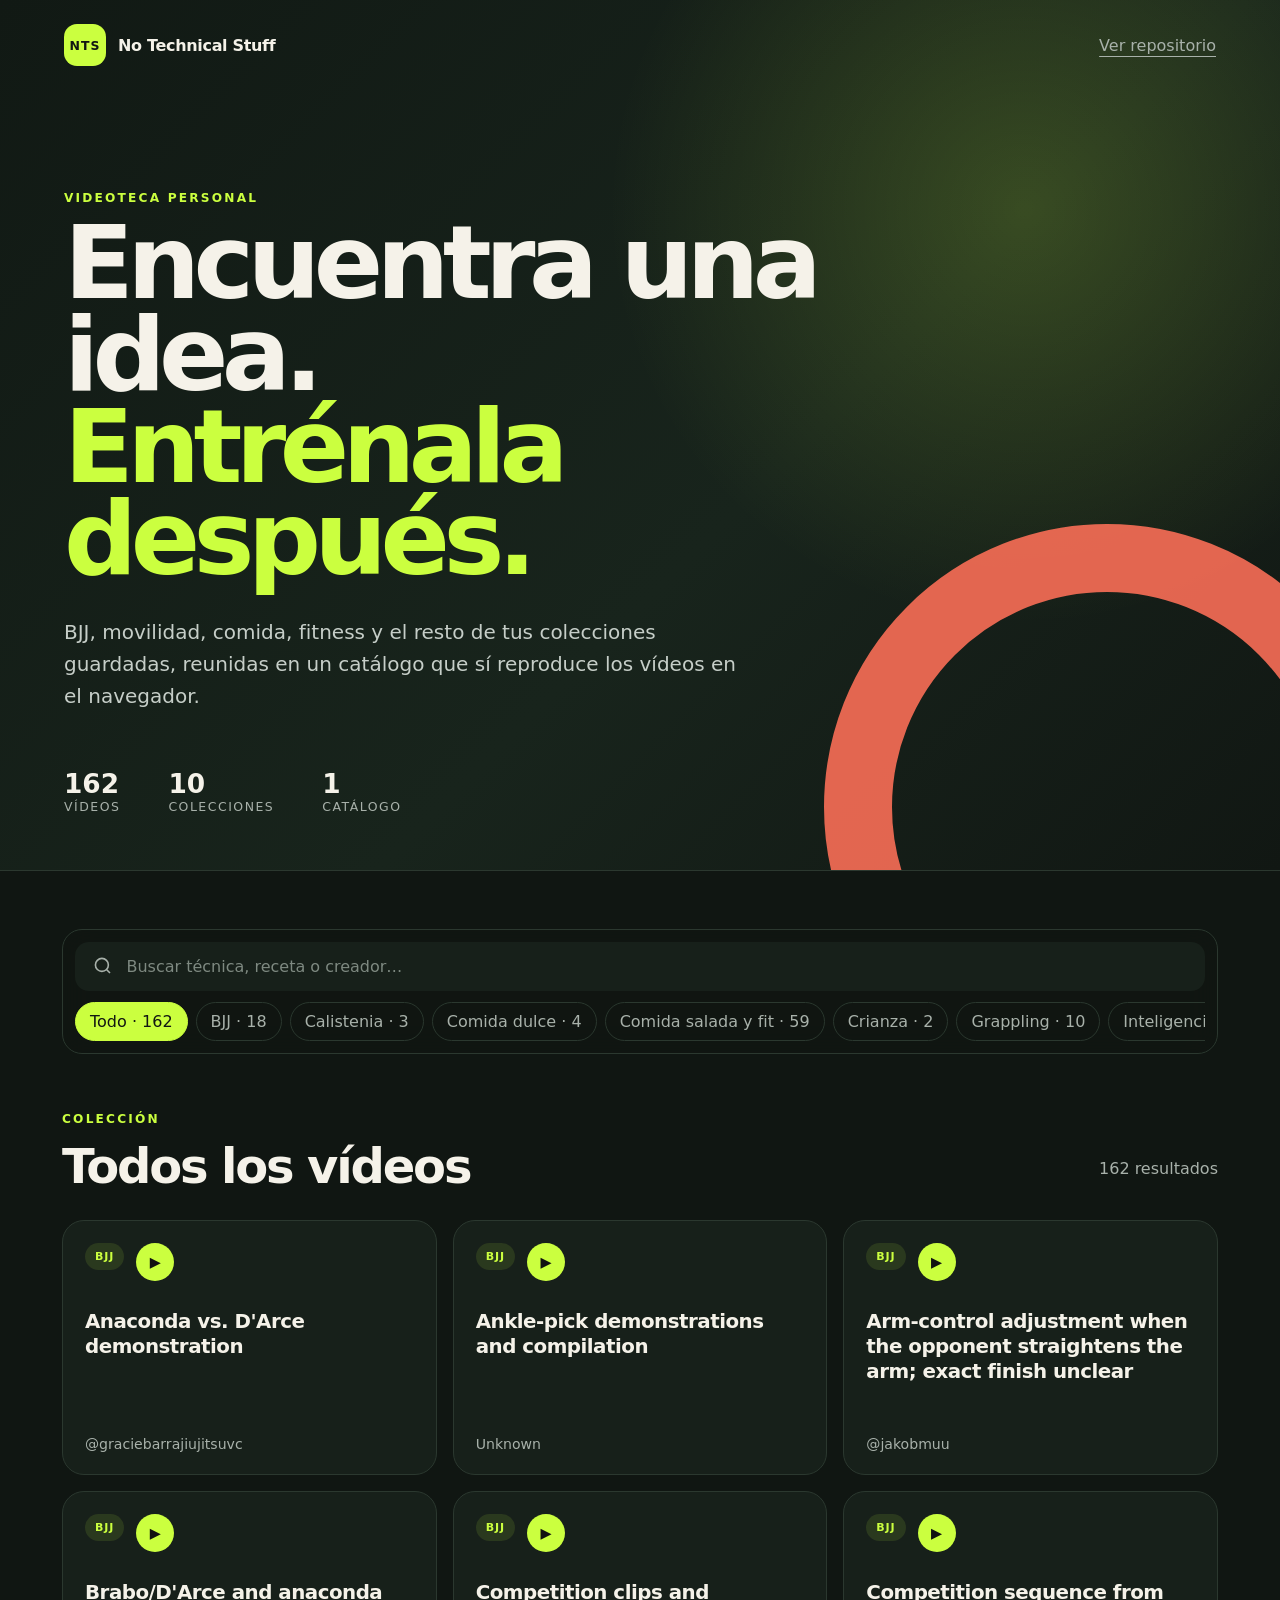
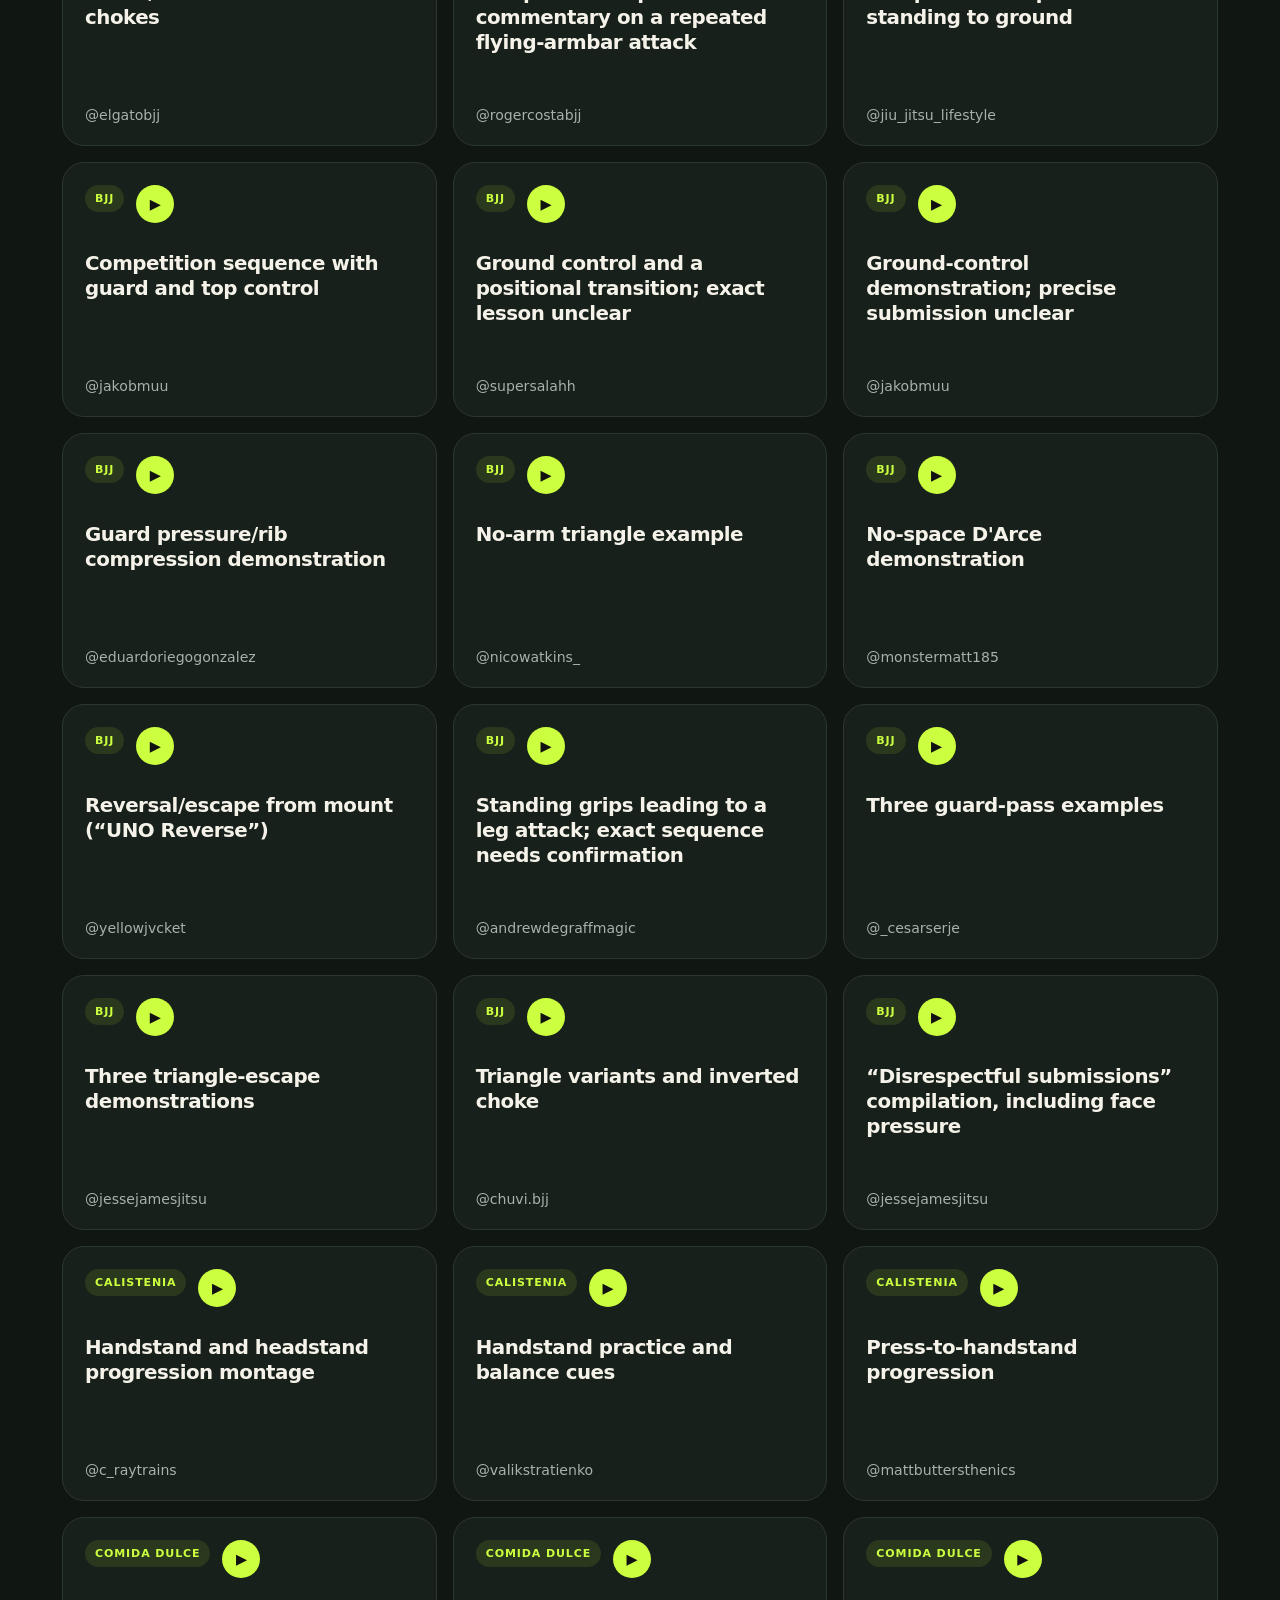
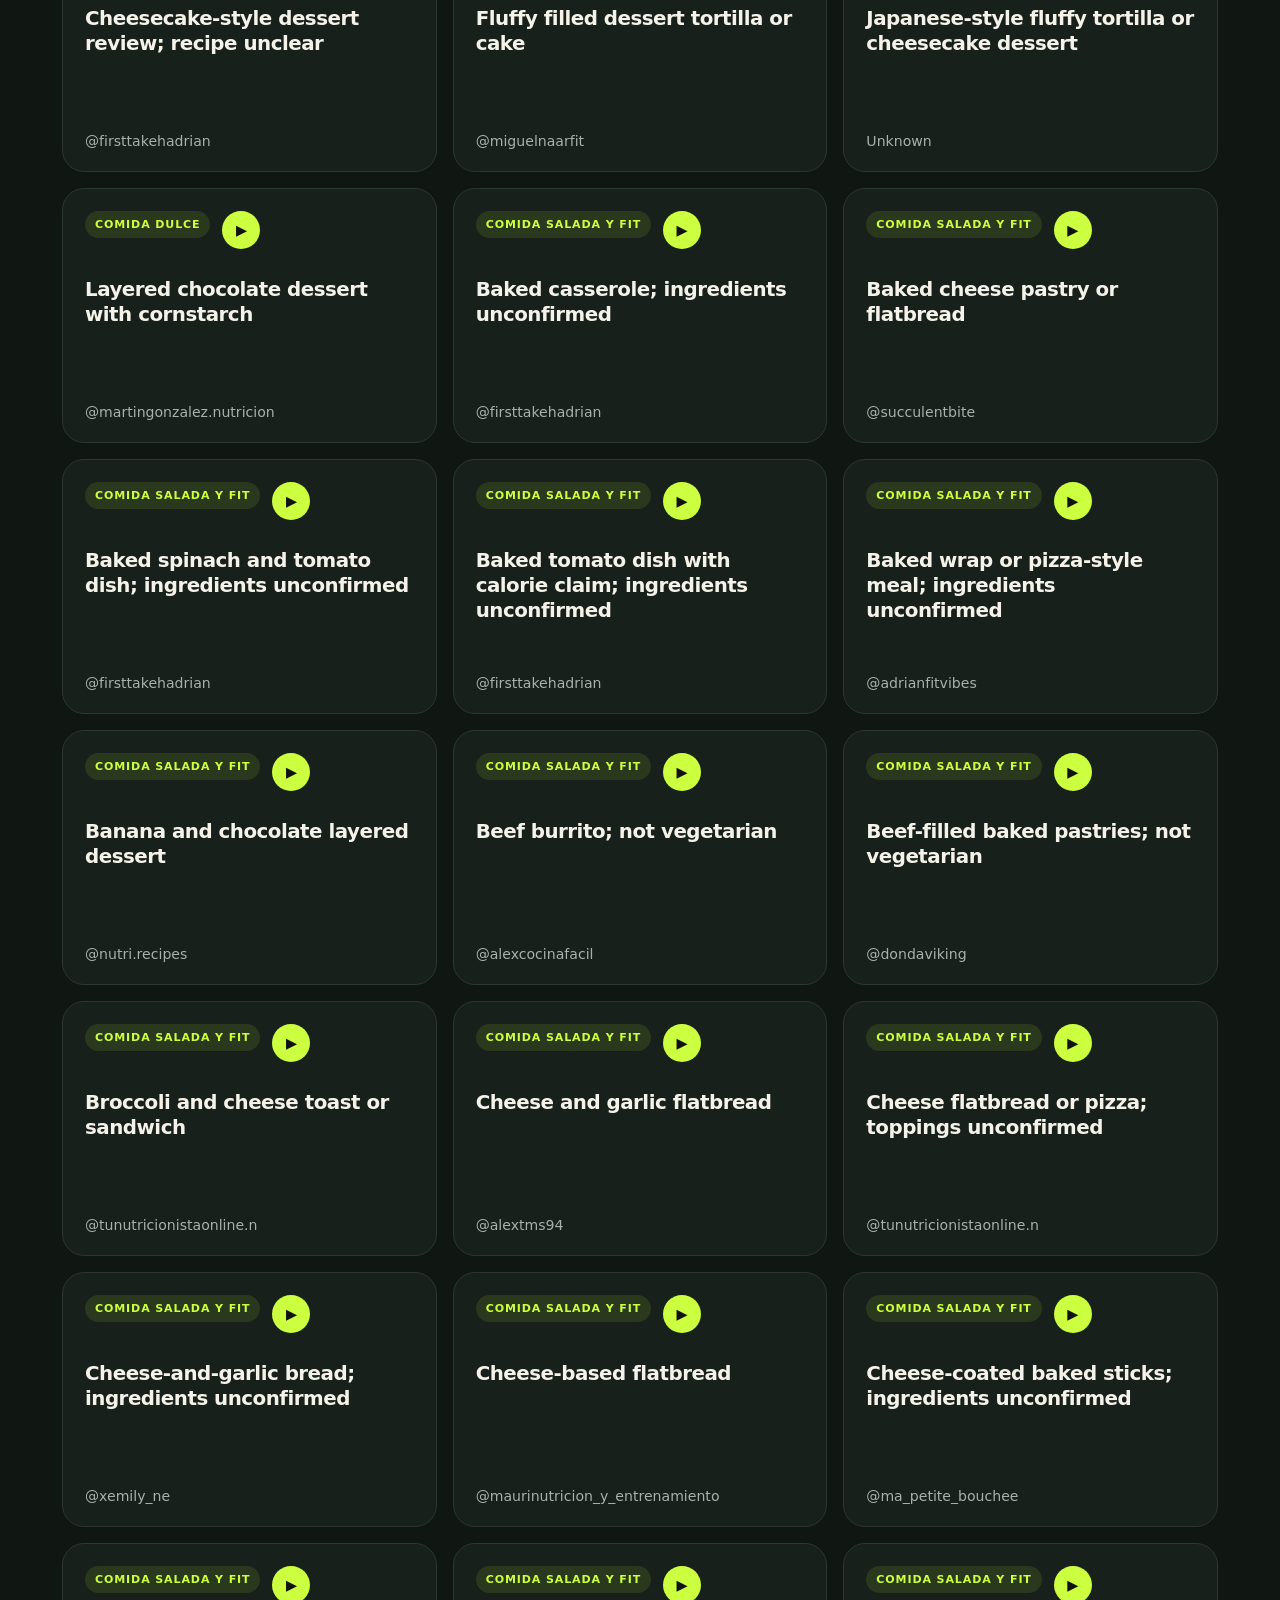
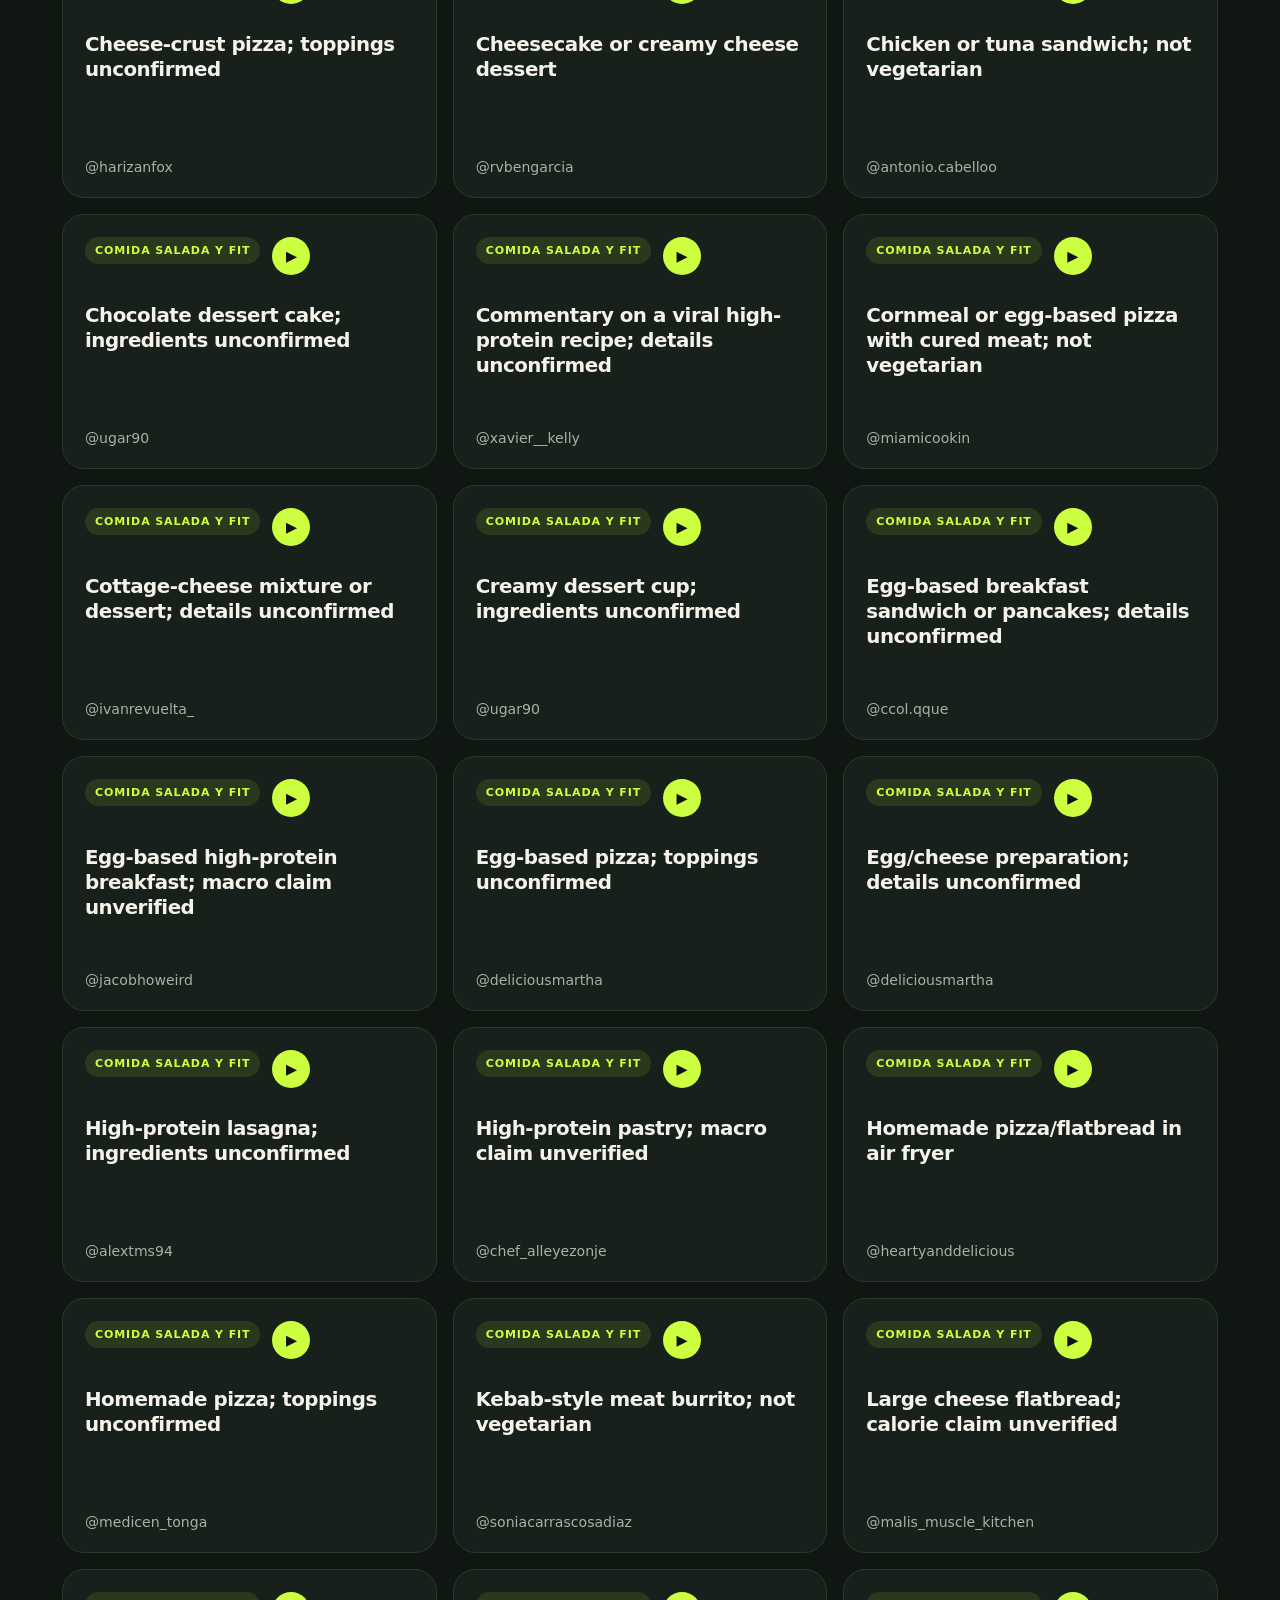
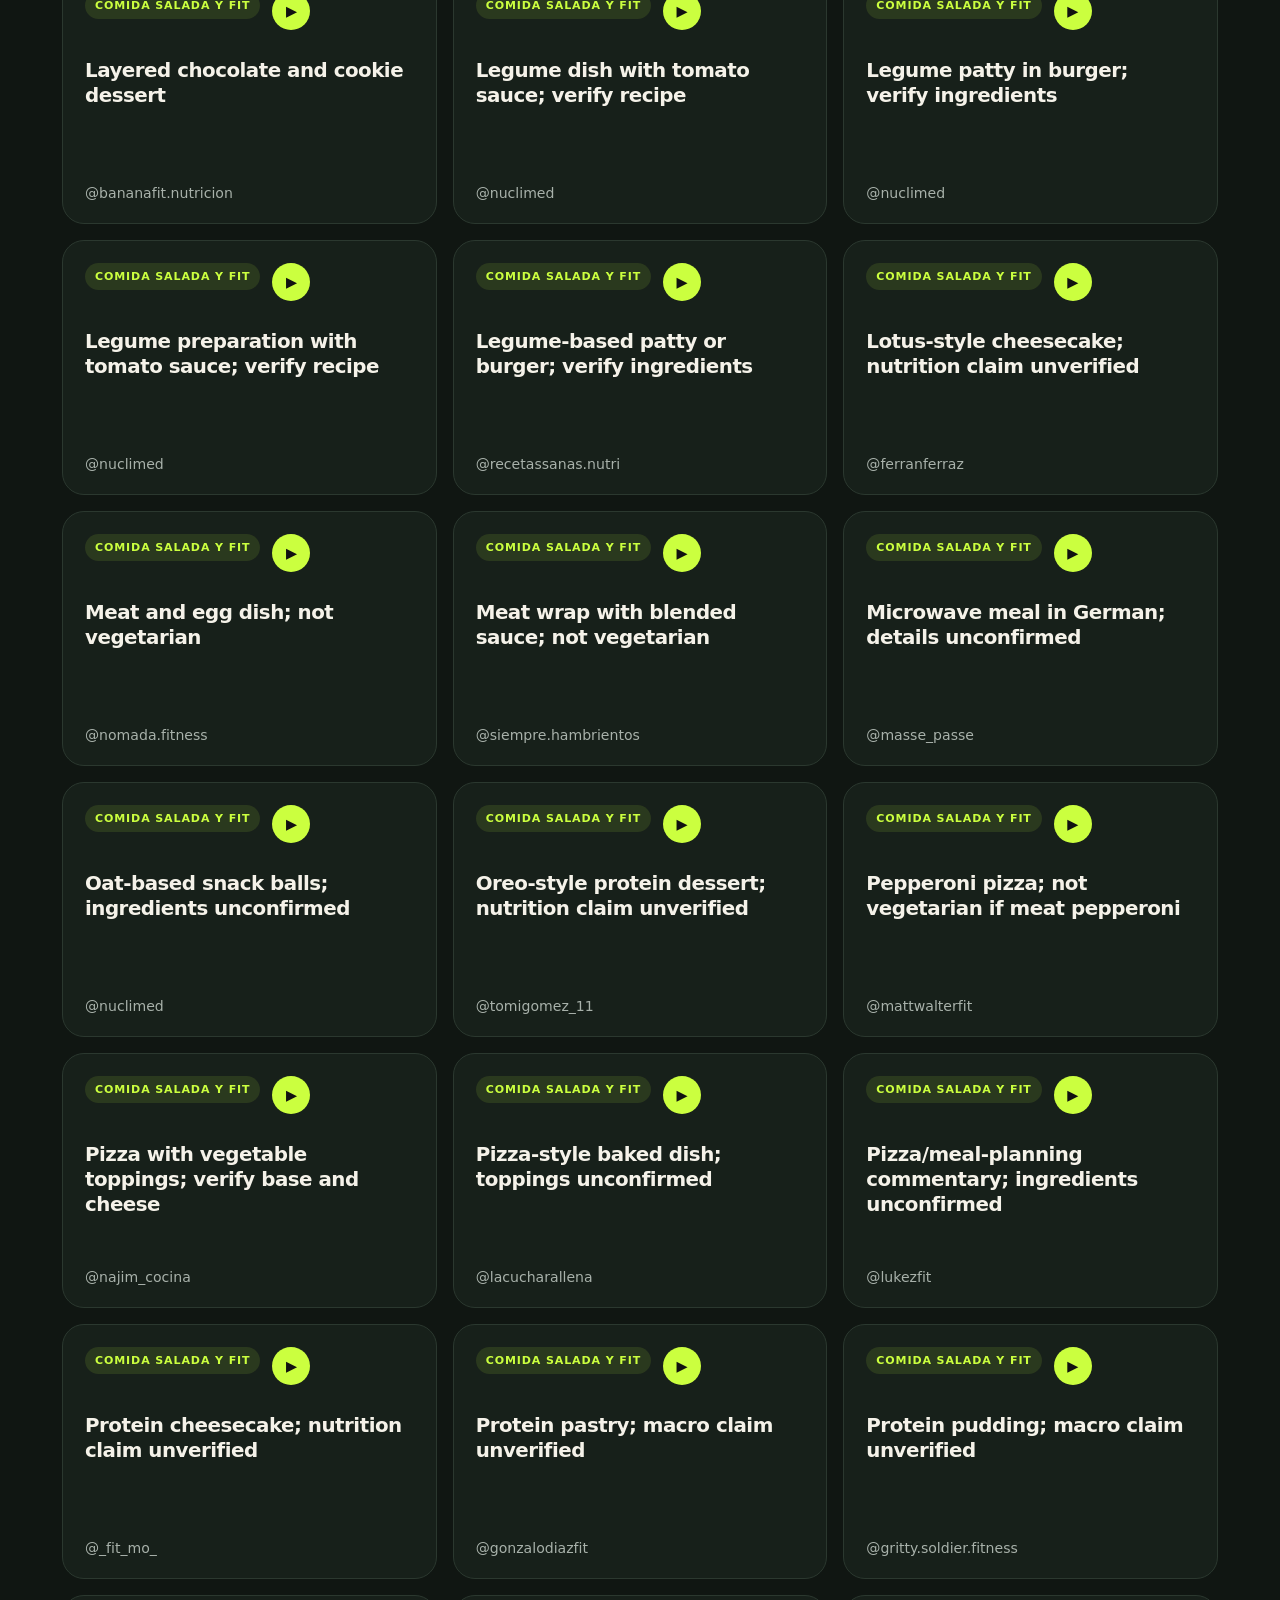
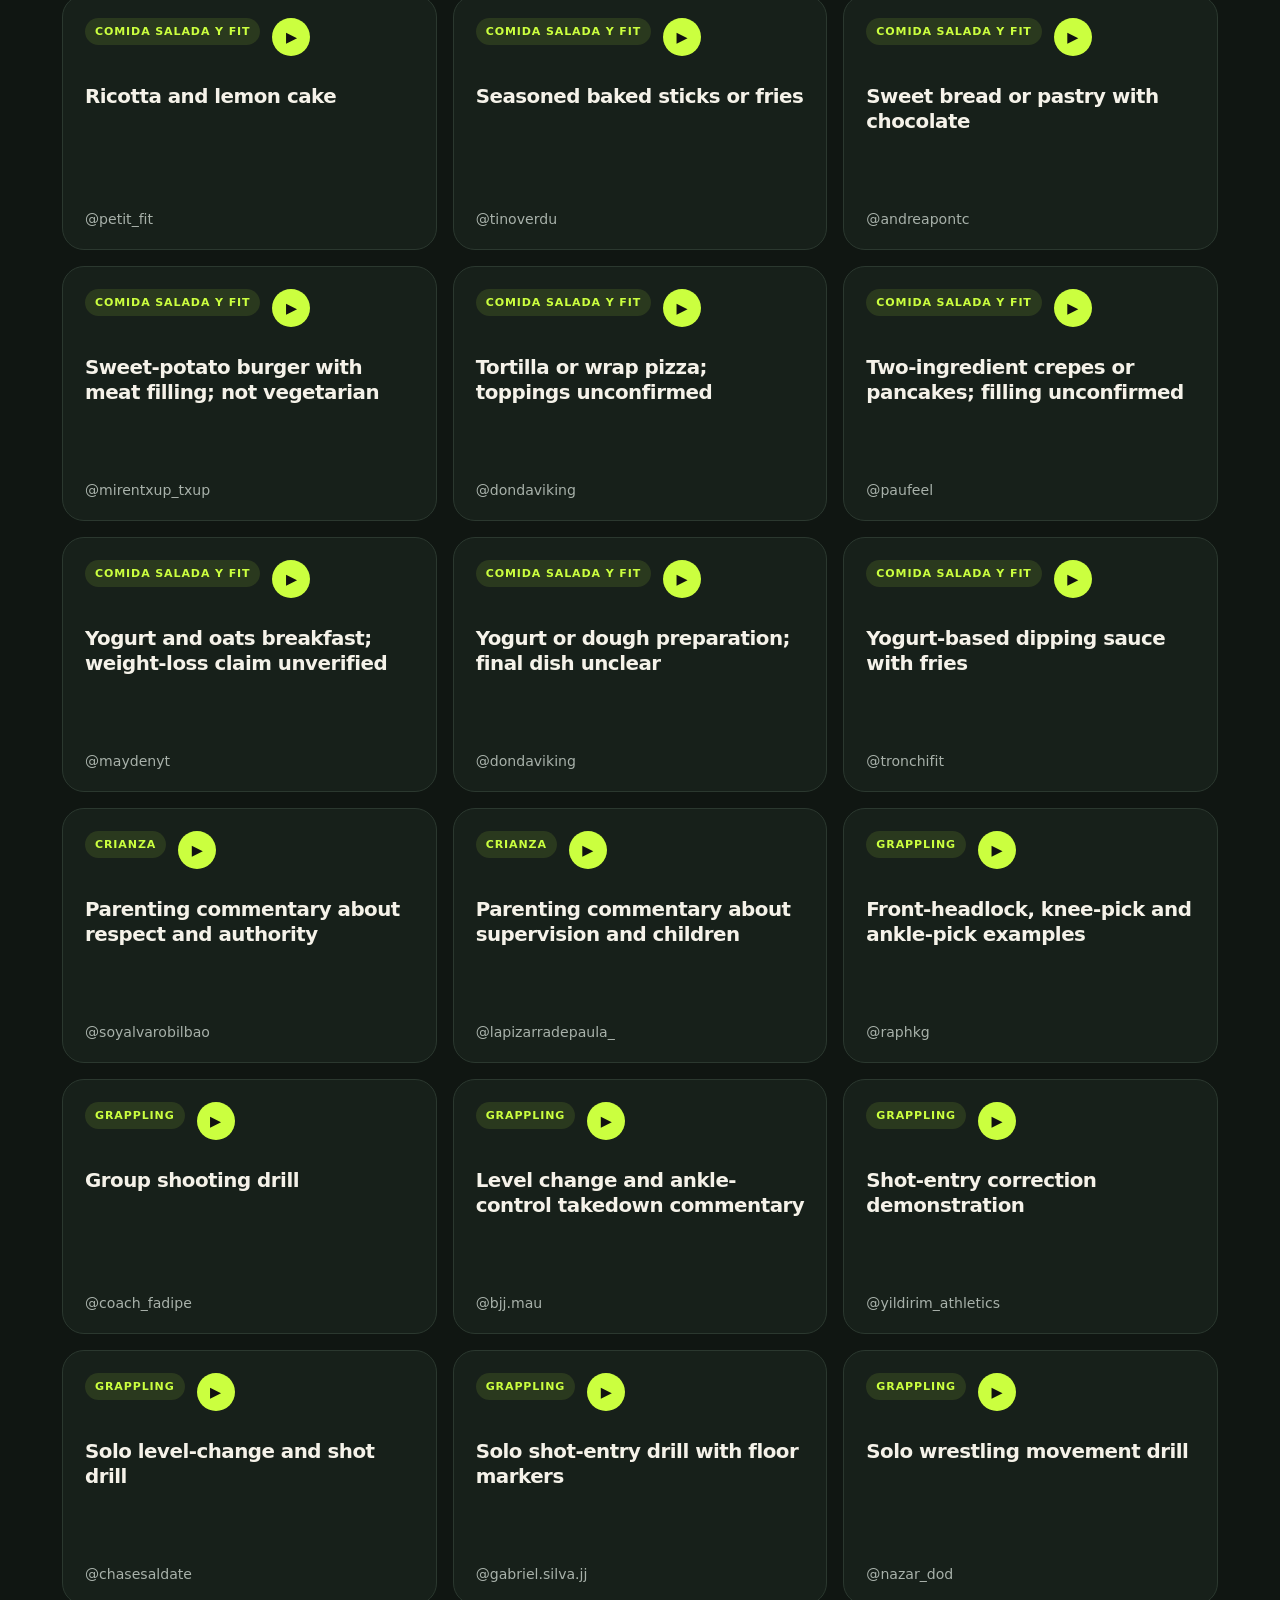
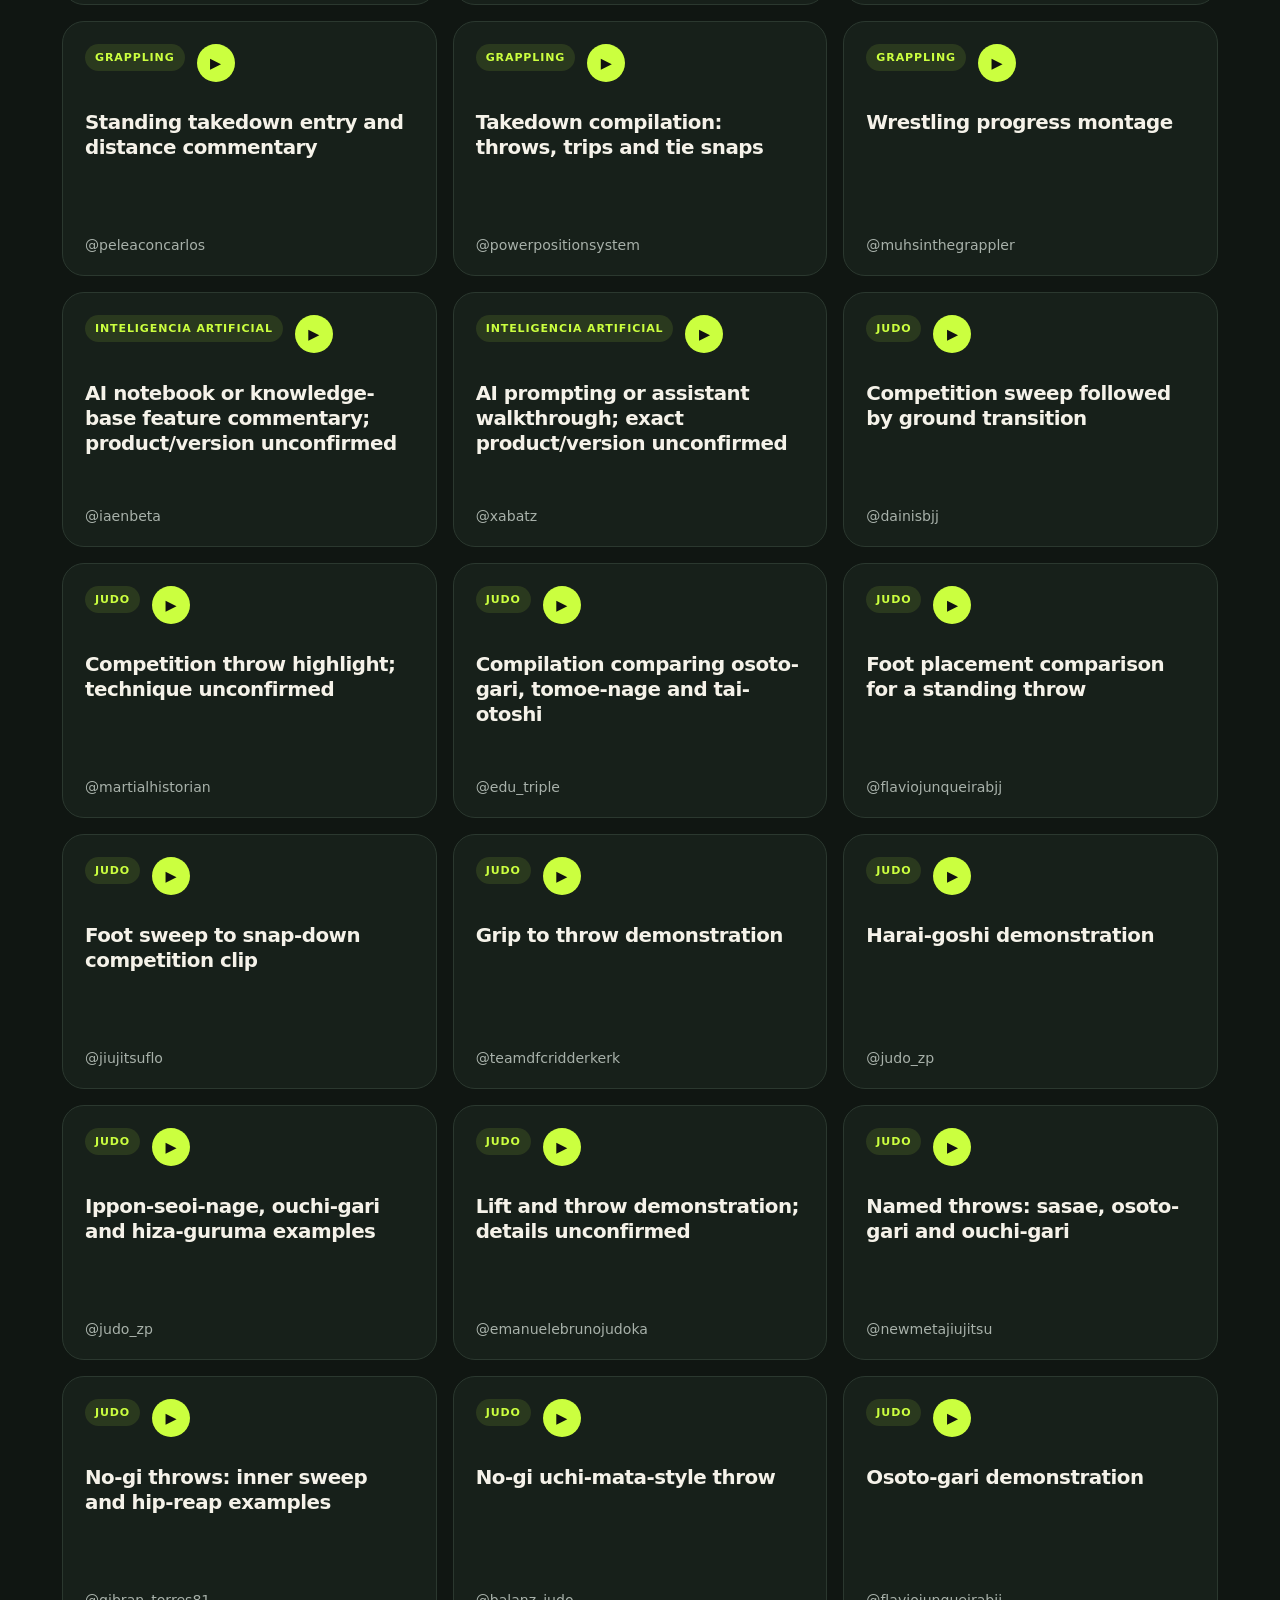
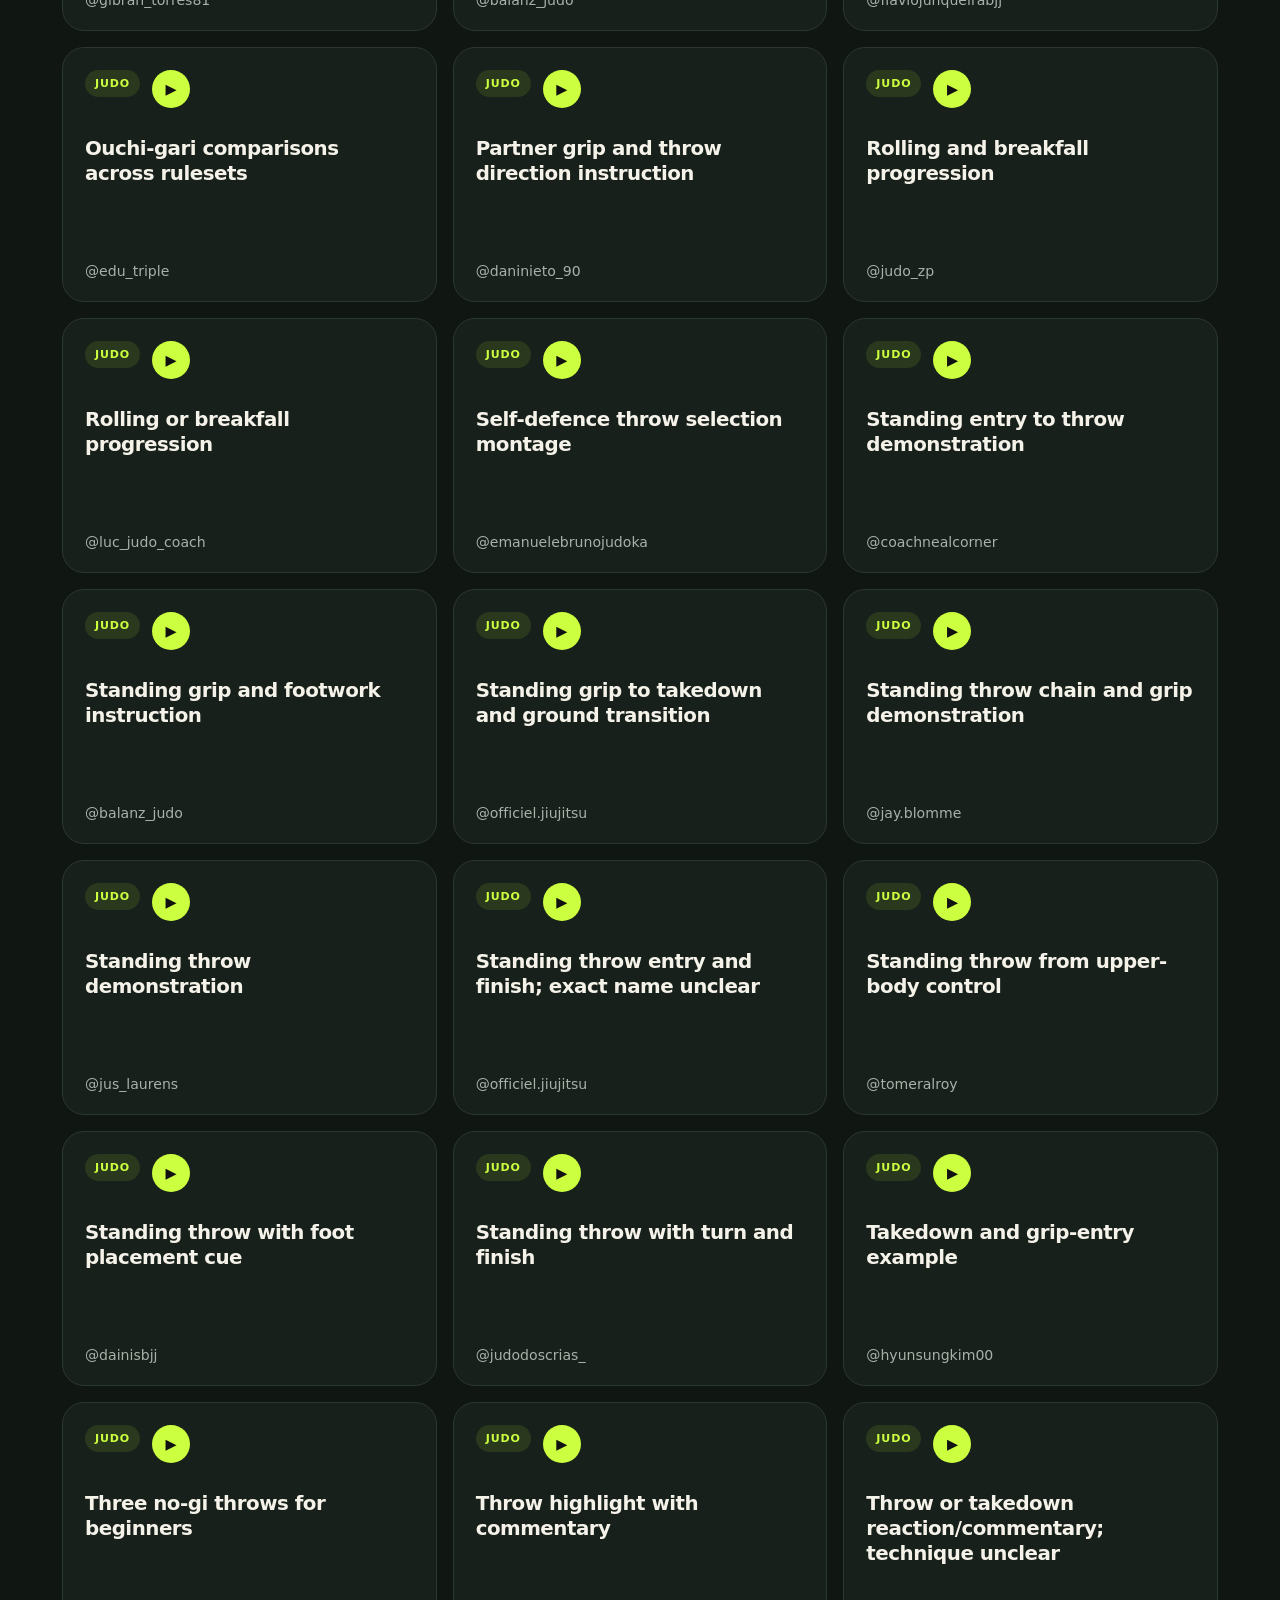
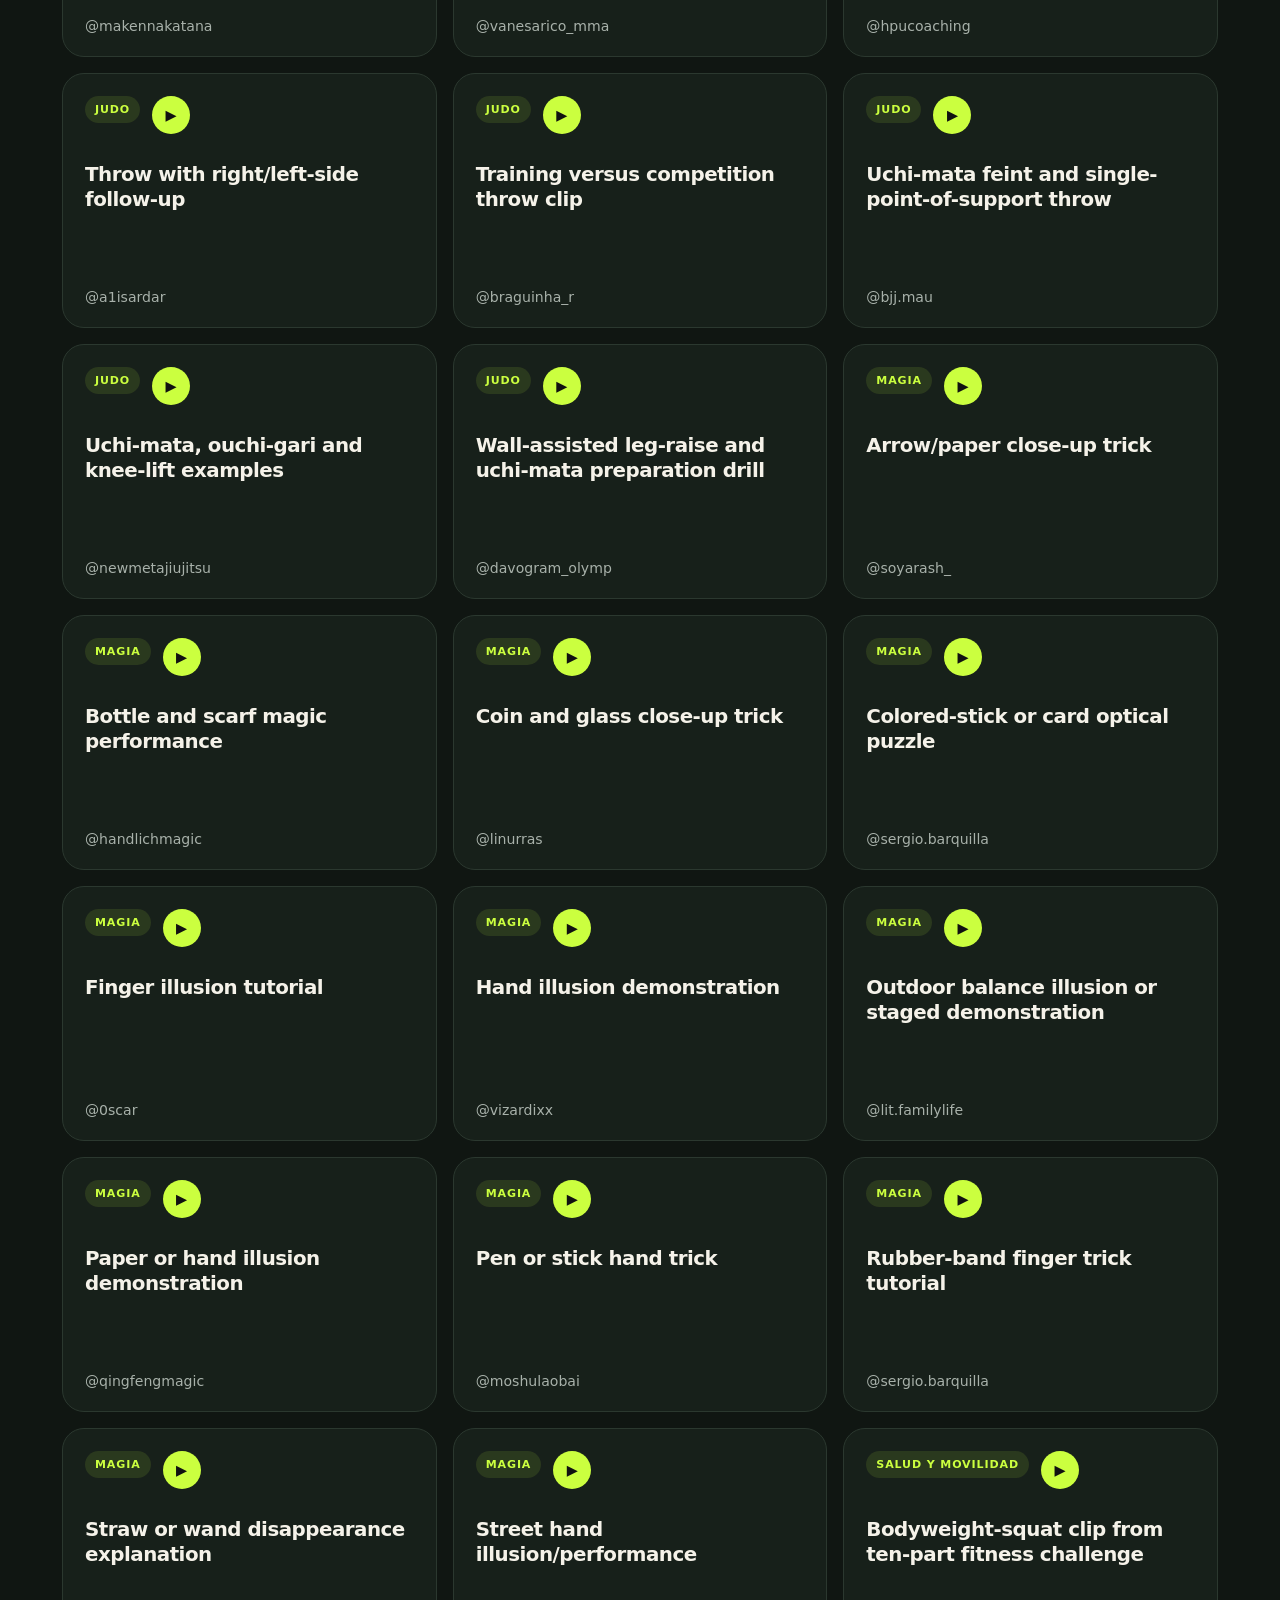
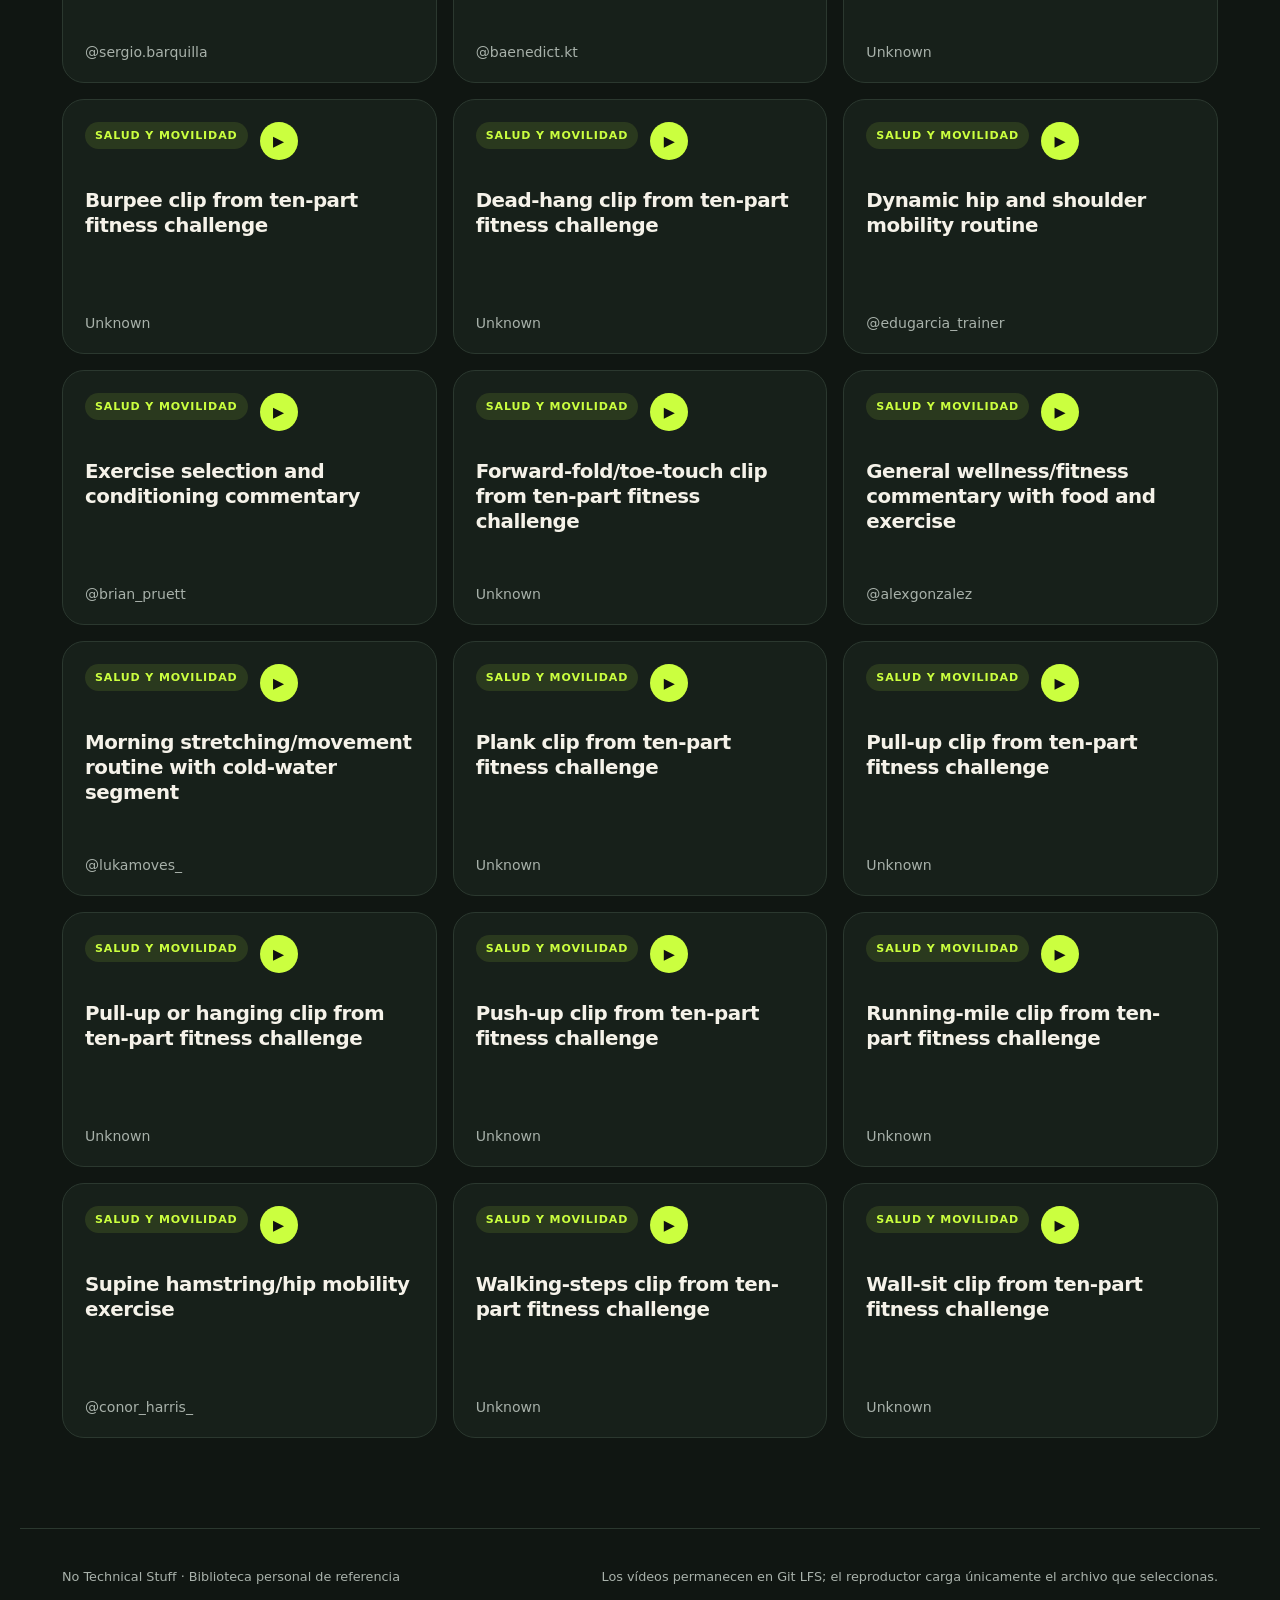
==== docs/index.html @ 1cf9c6f8 "feat: add online video library" ====
<!doctype html>
<html lang="es">
  <head>
    <meta charset="utf-8">
    <meta name="viewport" content="width=device-width, initial-scale=1">
    <meta name="theme-color" content="#101612">
    <meta name="description" content="Biblioteca personal de vídeos de BJJ, movilidad, comida, fitness y otras colecciones.">
    <title>No Technical Stuff · Videoteca</title>
    <link rel="stylesheet" href="styles.css">
  </head>
  <body>
    <header class="hero">
      <nav class="topbar" aria-label="Navegación principal">
        <a class="brand" href="#top" aria-label="Inicio">
          <span class="brand-mark" aria-hidden="true">NTS</span>
          <span>No Technical Stuff</span>
        </a>
        <a class="repo-link" href="https://github.com/Enrique1987/no_technical_stuff">Ver repositorio</a>
      </nav>

      <div class="hero-copy" id="top">
        <p class="eyebrow">VIDEOTECA PERSONAL</p>
        <h1>Encuentra una idea.<br><span>Entrénala después.</span></h1>
        <p class="intro">BJJ, movilidad, comida, fitness y el resto de tus colecciones guardadas, reunidas en un catálogo que sí reproduce los vídeos en el navegador.</p>
      </div>

      <div class="stats" aria-label="Resumen de la biblioteca">
        <div><strong id="video-count">—</strong><span>vídeos</span></div>
        <div><strong id="category-count">—</strong><span>colecciones</span></div>
        <div><strong>1</strong><span>catálogo</span></div>
      </div>
    </header>

    <main>
      <section class="controls" aria-label="Buscar y filtrar">
        <label class="search">
          <span class="sr-only">Buscar vídeos</span>
          <svg aria-hidden="true" viewBox="0 0 24 24"><path d="m21 21-4.35-4.35m2.35-5.65a8 8 0 1 1-16 0 8 8 0 0 1 16 0Z"/></svg>
          <input id="search" type="search" placeholder="Buscar técnica, receta o creador…" autocomplete="off">
        </label>
        <div id="filters" class="filters" aria-label="Colecciones"></div>
      </section>

      <section class="catalogue" aria-live="polite">
        <div class="section-heading">
          <div>
            <p class="eyebrow">COLECCIÓN</p>
            <h2 id="result-title">Todos los vídeos</h2>
          </div>
          <p id="result-count" class="result-count"></p>
        </div>
        <div id="video-grid" class="video-grid"></div>
        <div id="empty-state" class="empty-state" hidden>
          <p>No hay vídeos que coincidan con esta búsqueda.</p>
          <button id="clear-search" type="button">Limpiar filtros</button>
        </div>
      </section>
    </main>

    <dialog id="player-dialog" class="player-dialog">
      <div class="dialog-shell">
        <button id="close-player" class="close-button" type="button" aria-label="Cerrar reproductor">×</button>
        <div class="player-stage">
          <video id="player" controls playsinline preload="none"></video>
          <div id="loader" class="loader" hidden>
            <span class="spinner" aria-hidden="true"></span>
            <strong id="loader-title">Preparando vídeo…</strong>
            <span id="loader-progress">Descargando desde Git LFS</span>
          </div>
          <div id="player-error" class="player-error" hidden>
            <strong>No se pudo cargar el vídeo.</strong>
            <span>Puedes abrir el archivo original desde el enlace inferior.</span>
          </div>
        </div>
        <div class="player-copy">
          <span id="player-category" class="pill"></span>
          <h2 id="player-title"></h2>
          <p id="player-creator"></p>
          <div class="player-actions">
            <a id="instagram-link" href="#" target="_blank" rel="noreferrer">Ver publicación original</a>
            <a id="download-link" href="#" target="_blank" rel="noreferrer">Abrir archivo en GitHub</a>
          </div>
          <p class="player-note">La descripción se basa en fotogramas representativos. Verifica la técnica, los ingredientes y cualquier afirmación antes de aplicarlos.</p>
        </div>
      </div>
    </dialog>

    <footer>
      <p>No Technical Stuff · Biblioteca personal de referencia</p>
      <p>Los vídeos permanecen en Git LFS; el reproductor carga únicamente el archivo que seleccionas.</p>
    </footer>

    <script src="app.js" defer></script>
  </body>
</html>
---- docs/styles.css ----
:root {
  color-scheme: dark;
  --ink: #f5f2e9;
  --muted: #a8b1aa;
  --paper: #101612;
  --panel: #17201a;
  --panel-2: #1d2821;
  --line: #2b382f;
  --lime: #cbff3f;
  --coral: #ff7058;
  --radius: 22px;
  --shadow: 0 24px 70px rgb(0 0 0 / 32%);
}

* { box-sizing: border-box; }

html { scroll-behavior: smooth; }

body {
  margin: 0;
  background: var(--paper);
  color: var(--ink);
  font-family: Inter, ui-sans-serif, system-ui, -apple-system, BlinkMacSystemFont, "Segoe UI", sans-serif;
}

a { color: inherit; }
button, input { font: inherit; }

.hero {
  min-height: 560px;
  padding: 24px clamp(22px, 5vw, 76px) 56px;
  overflow: hidden;
  position: relative;
  background:
    radial-gradient(circle at 80% 24%, rgb(203 255 63 / 18%), transparent 26rem),
    linear-gradient(135deg, #111914 0%, #18241c 58%, #111713 100%);
  border-bottom: 1px solid var(--line);
}

.hero::after {
  content: "";
  position: absolute;
  width: 430px;
  height: 430px;
  right: -110px;
  bottom: -220px;
  border: 68px solid var(--coral);
  border-radius: 50%;
  opacity: .88;
}

.topbar, .hero-copy, .stats, main, footer { max-width: 1240px; margin-inline: auto; }

.topbar { display: flex; align-items: center; justify-content: space-between; gap: 24px; }

.brand { display: flex; align-items: center; gap: 12px; text-decoration: none; font-weight: 750; letter-spacing: -.02em; }
.brand-mark { display: grid; place-items: center; width: 42px; height: 42px; border-radius: 13px; background: var(--lime); color: #121712; font-size: .78rem; letter-spacing: .08em; }
.repo-link { color: var(--muted); text-underline-offset: 5px; }

.hero-copy { margin-top: clamp(72px, 10vw, 125px); position: relative; z-index: 1; }
.eyebrow { margin: 0 0 12px; color: var(--lime); font-size: .76rem; font-weight: 800; letter-spacing: .18em; }
h1 { margin: 0; max-width: 900px; font-size: clamp(3rem, 8vw, 6.6rem); line-height: .9; letter-spacing: -.065em; }
h1 span { color: var(--lime); }
.intro { max-width: 690px; margin: 30px 0 0; color: #c6cec8; font-size: clamp(1rem, 2vw, 1.25rem); line-height: 1.6; }

.stats { display: flex; gap: 48px; margin-top: 56px; position: relative; z-index: 1; }
.stats div { display: flex; flex-direction: column; }
.stats strong { font-size: 1.65rem; }
.stats span { color: var(--muted); font-size: .78rem; text-transform: uppercase; letter-spacing: .12em; }

main { padding: 58px clamp(22px, 5vw, 42px) 90px; }
.controls { position: sticky; top: 12px; z-index: 5; padding: 12px; background: rgb(16 22 18 / 88%); backdrop-filter: blur(16px); border: 1px solid var(--line); border-radius: 20px; }
.search { display: flex; align-items: center; gap: 12px; padding: 14px 18px; background: var(--panel); border-radius: 14px; }
.search svg { width: 20px; fill: none; stroke: var(--muted); stroke-width: 2; }
.search input { width: 100%; border: 0; outline: 0; background: transparent; color: var(--ink); font-size: 1rem; }
.search input::placeholder { color: #7e8981; }
.filters { display: flex; gap: 8px; overflow-x: auto; padding-top: 11px; scrollbar-width: thin; }
.filter { flex: 0 0 auto; border: 1px solid var(--line); border-radius: 999px; padding: 9px 14px; background: transparent; color: var(--muted); cursor: pointer; }
.filter:hover, .filter.active { border-color: var(--lime); background: var(--lime); color: #121712; }

.catalogue { padding-top: 58px; }
.section-heading { display: flex; justify-content: space-between; align-items: end; gap: 20px; margin-bottom: 26px; }
h2 { margin: 0; font-size: clamp(1.8rem, 4vw, 3rem); letter-spacing: -.045em; }
.result-count { color: var(--muted); white-space: nowrap; }
.video-grid { display: grid; grid-template-columns: repeat(3, minmax(0, 1fr)); gap: 16px; }

.video-card {
  min-height: 255px;
  padding: 22px;
  display: flex;
  flex-direction: column;
  text-align: left;
  border: 1px solid var(--line);
  border-radius: var(--radius);
  background: var(--panel);
  color: var(--ink);
  cursor: pointer;
  transition: transform .2s ease, border-color .2s ease, background .2s ease;
}
.video-card:hover { transform: translateY(-4px); border-color: #536357; background: var(--panel-2); }
.card-top { display: flex; justify-content: space-between; gap: 12px; align-items: start; }
.pill { display: inline-flex; width: fit-content; padding: 7px 10px; border-radius: 999px; background: rgb(203 255 63 / 11%); color: var(--lime); font-size: .69rem; font-weight: 800; letter-spacing: .08em; text-transform: uppercase; }
.play-mark { display: grid; place-items: center; width: 38px; height: 38px; border-radius: 50%; background: var(--lime); color: #111; font-size: .9rem; }
.video-card h3 { margin: 28px 0 18px; font-size: 1.24rem; line-height: 1.26; letter-spacing: -.025em; }
.creator { margin: auto 0 0; color: var(--muted); font-size: .88rem; }
.empty-state { padding: 70px 24px; text-align: center; border: 1px dashed var(--line); border-radius: var(--radius); color: var(--muted); }
.empty-state button { border: 0; border-radius: 999px; background: var(--lime); padding: 10px 16px; cursor: pointer; }

.player-dialog { width: min(1040px, calc(100% - 24px)); max-height: calc(100% - 24px); padding: 0; border: 1px solid var(--line); border-radius: 28px; background: var(--panel); color: var(--ink); box-shadow: var(--shadow); }
.player-dialog::backdrop { background: rgb(0 0 0 / 76%); backdrop-filter: blur(7px); }
.dialog-shell { display: grid; grid-template-columns: minmax(0, 1.5fr) minmax(290px, .8fr); min-height: 540px; position: relative; }
.close-button { position: absolute; z-index: 2; top: 14px; right: 14px; width: 42px; height: 42px; border: 0; border-radius: 50%; background: rgb(16 22 18 / 80%); color: white; font-size: 1.8rem; cursor: pointer; }
.player-stage { display: grid; place-items: center; min-height: 460px; position: relative; overflow: hidden; background: #070a08; border-radius: 28px 0 0 28px; }
.player-stage video { width: 100%; height: 100%; max-height: 80vh; object-fit: contain; background: #050705; }
.loader, .player-error { position: absolute; inset: 0; display: flex; flex-direction: column; align-items: center; justify-content: center; gap: 10px; padding: 30px; text-align: center; background: #080c09; }
.loader[hidden], .player-error[hidden] { display: none; }
.loader span, .player-error span { color: var(--muted); }
.spinner { width: 44px; height: 44px; margin-bottom: 8px; border: 3px solid #334138; border-top-color: var(--lime); border-radius: 50%; animation: spin .8s linear infinite; }
@keyframes spin { to { transform: rotate(360deg); } }
.player-copy { display: flex; flex-direction: column; justify-content: center; padding: 46px 34px; }
.player-copy h2 { margin-top: 18px; font-size: clamp(1.65rem, 3vw, 2.5rem); }
.player-copy > p { color: var(--muted); line-height: 1.55; }
.player-actions { display: grid; gap: 10px; margin: 24px 0; }
.player-actions a { padding: 12px 15px; border: 1px solid var(--line); border-radius: 12px; text-align: center; text-decoration: none; }
.player-actions a:first-child { background: var(--lime); border-color: var(--lime); color: #111; font-weight: 750; }
.player-note { font-size: .78rem; }

footer { display: flex; justify-content: space-between; gap: 28px; padding: 28px clamp(22px, 5vw, 42px) 46px; border-top: 1px solid var(--line); color: var(--muted); font-size: .8rem; }
.sr-only { position: absolute; width: 1px; height: 1px; padding: 0; margin: -1px; overflow: hidden; clip: rect(0, 0, 0, 0); white-space: nowrap; border: 0; }

@media (max-width: 900px) {
  .video-grid { grid-template-columns: repeat(2, minmax(0, 1fr)); }
  .dialog-shell { grid-template-columns: 1fr; }
  .player-stage { min-height: 48vh; border-radius: 28px 28px 0 0; }
  .player-copy { padding: 28px; }
}

@media (max-width: 610px) {
  .hero { min-height: 520px; }
  .brand > span:last-child { display: none; }
  .stats { gap: 25px; }
  .video-grid { grid-template-columns: 1fr; }
  .section-heading, footer { align-items: start; flex-direction: column; }
  .video-card { min-height: 220px; }
}
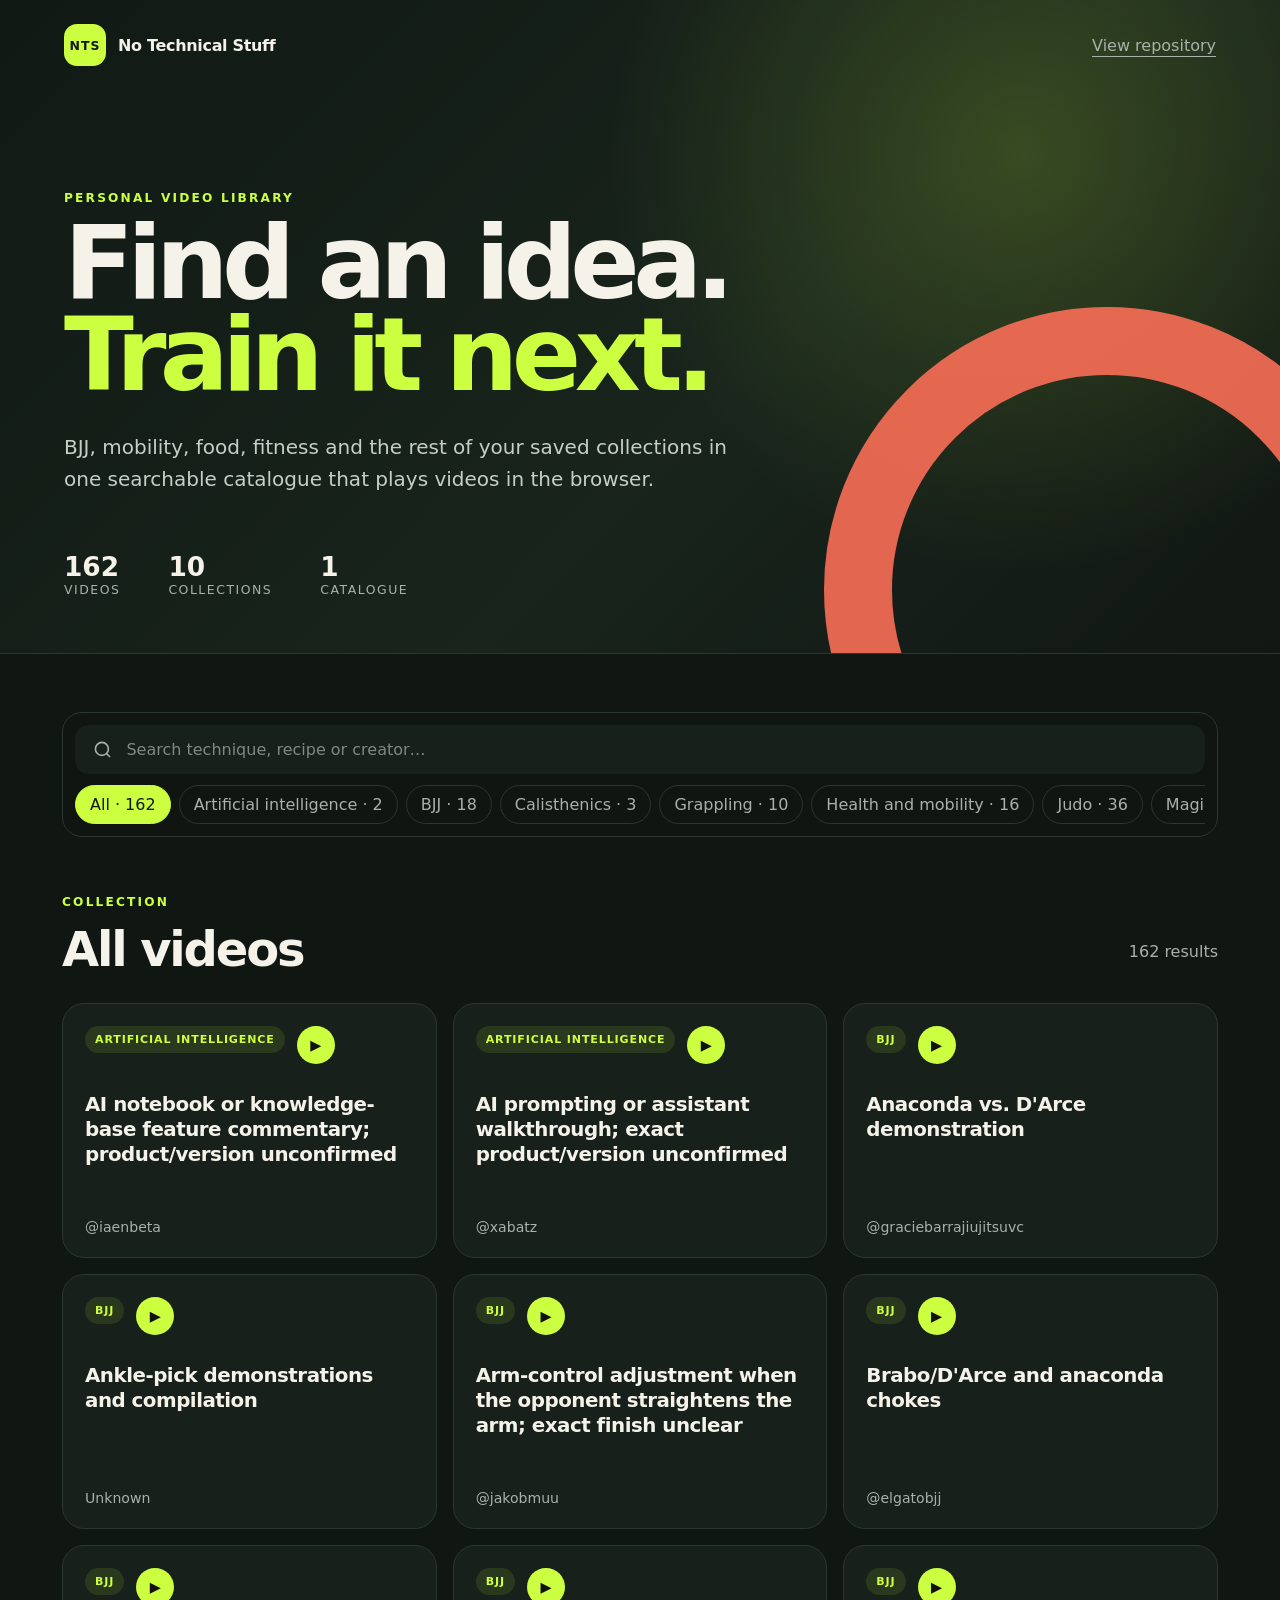
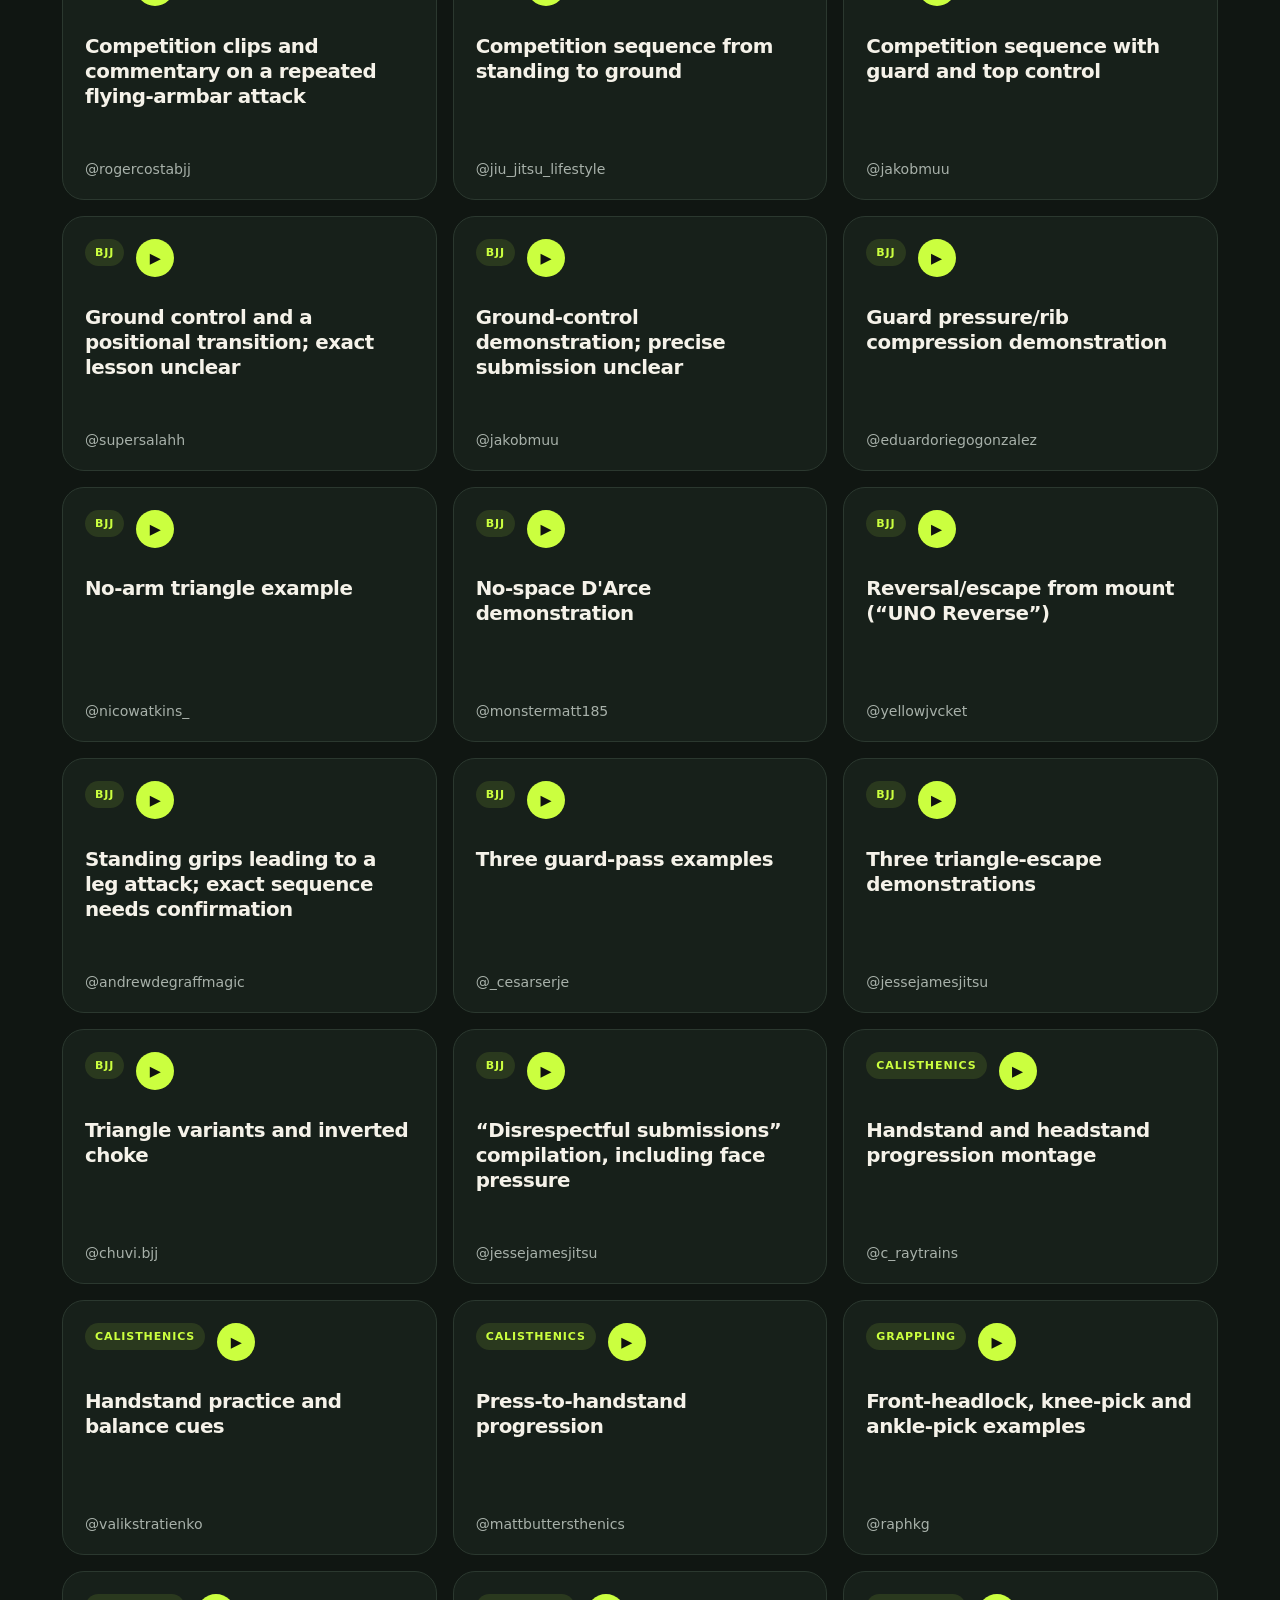
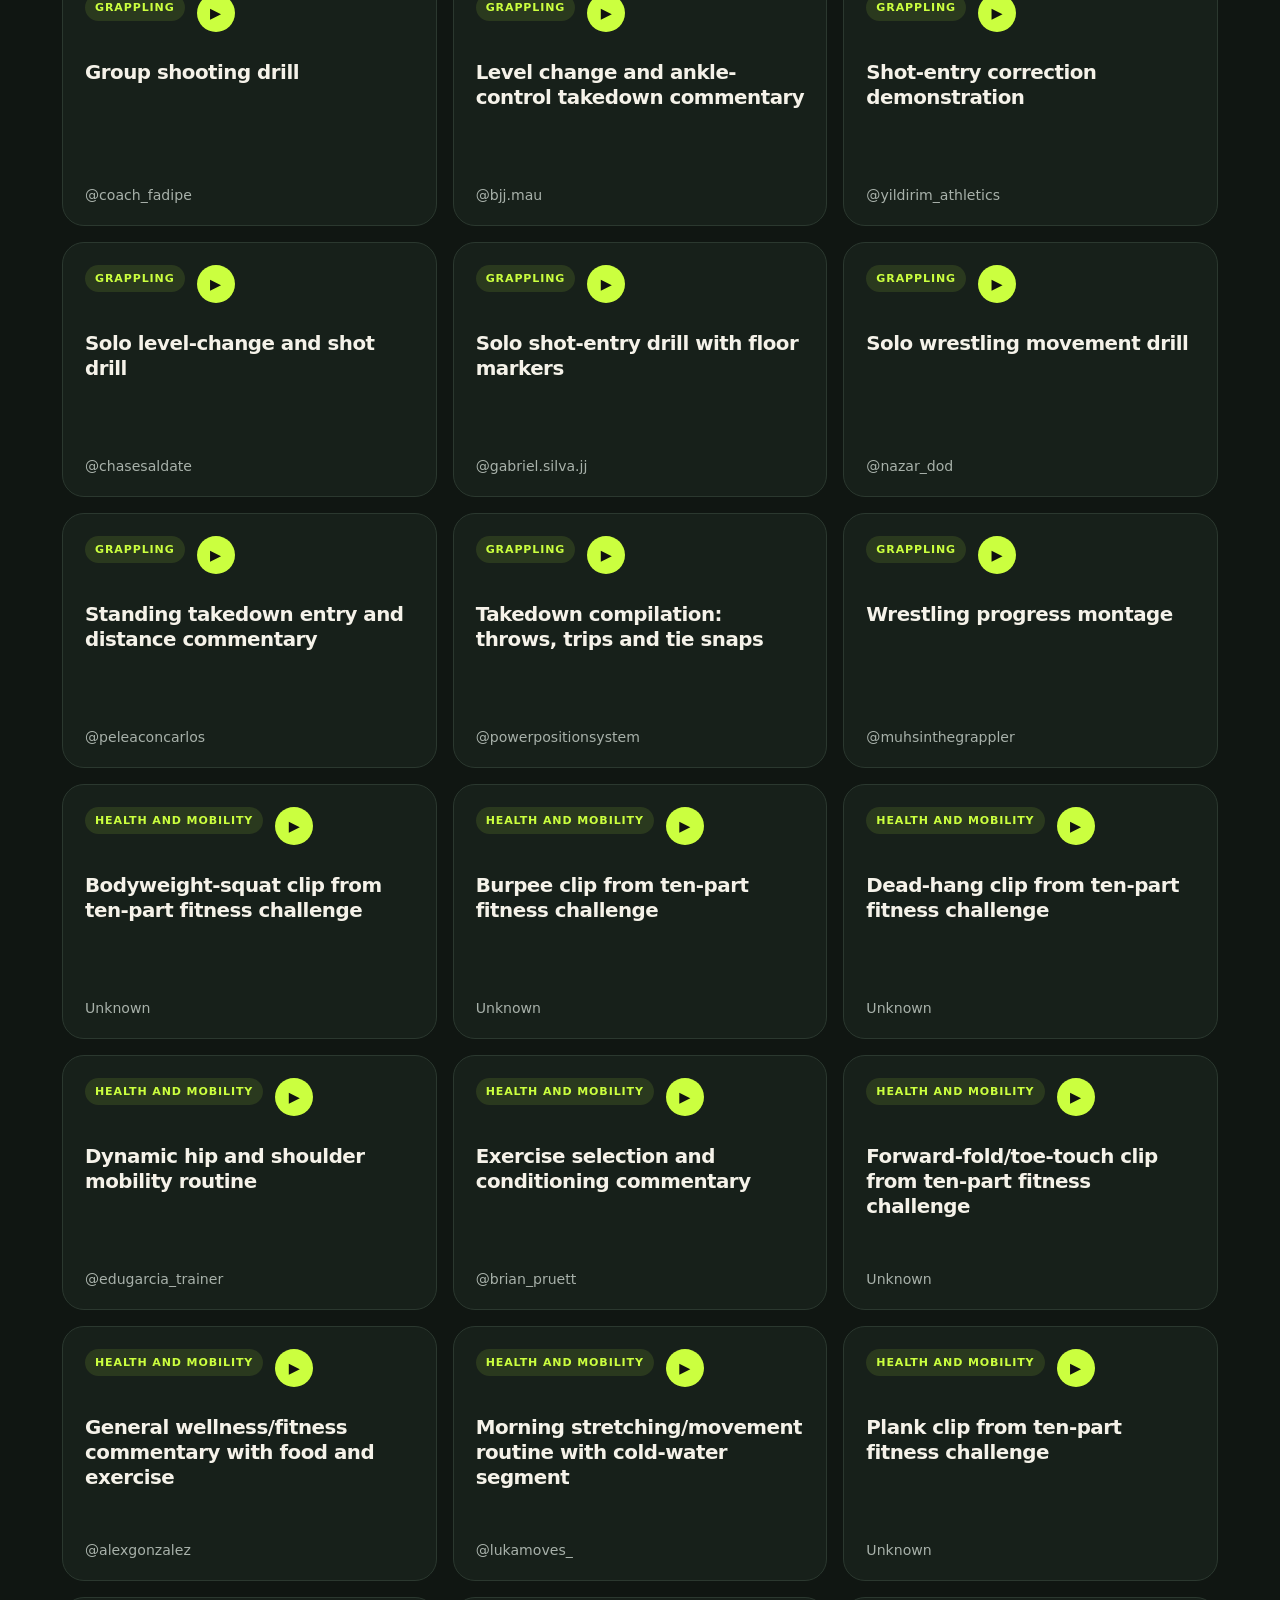
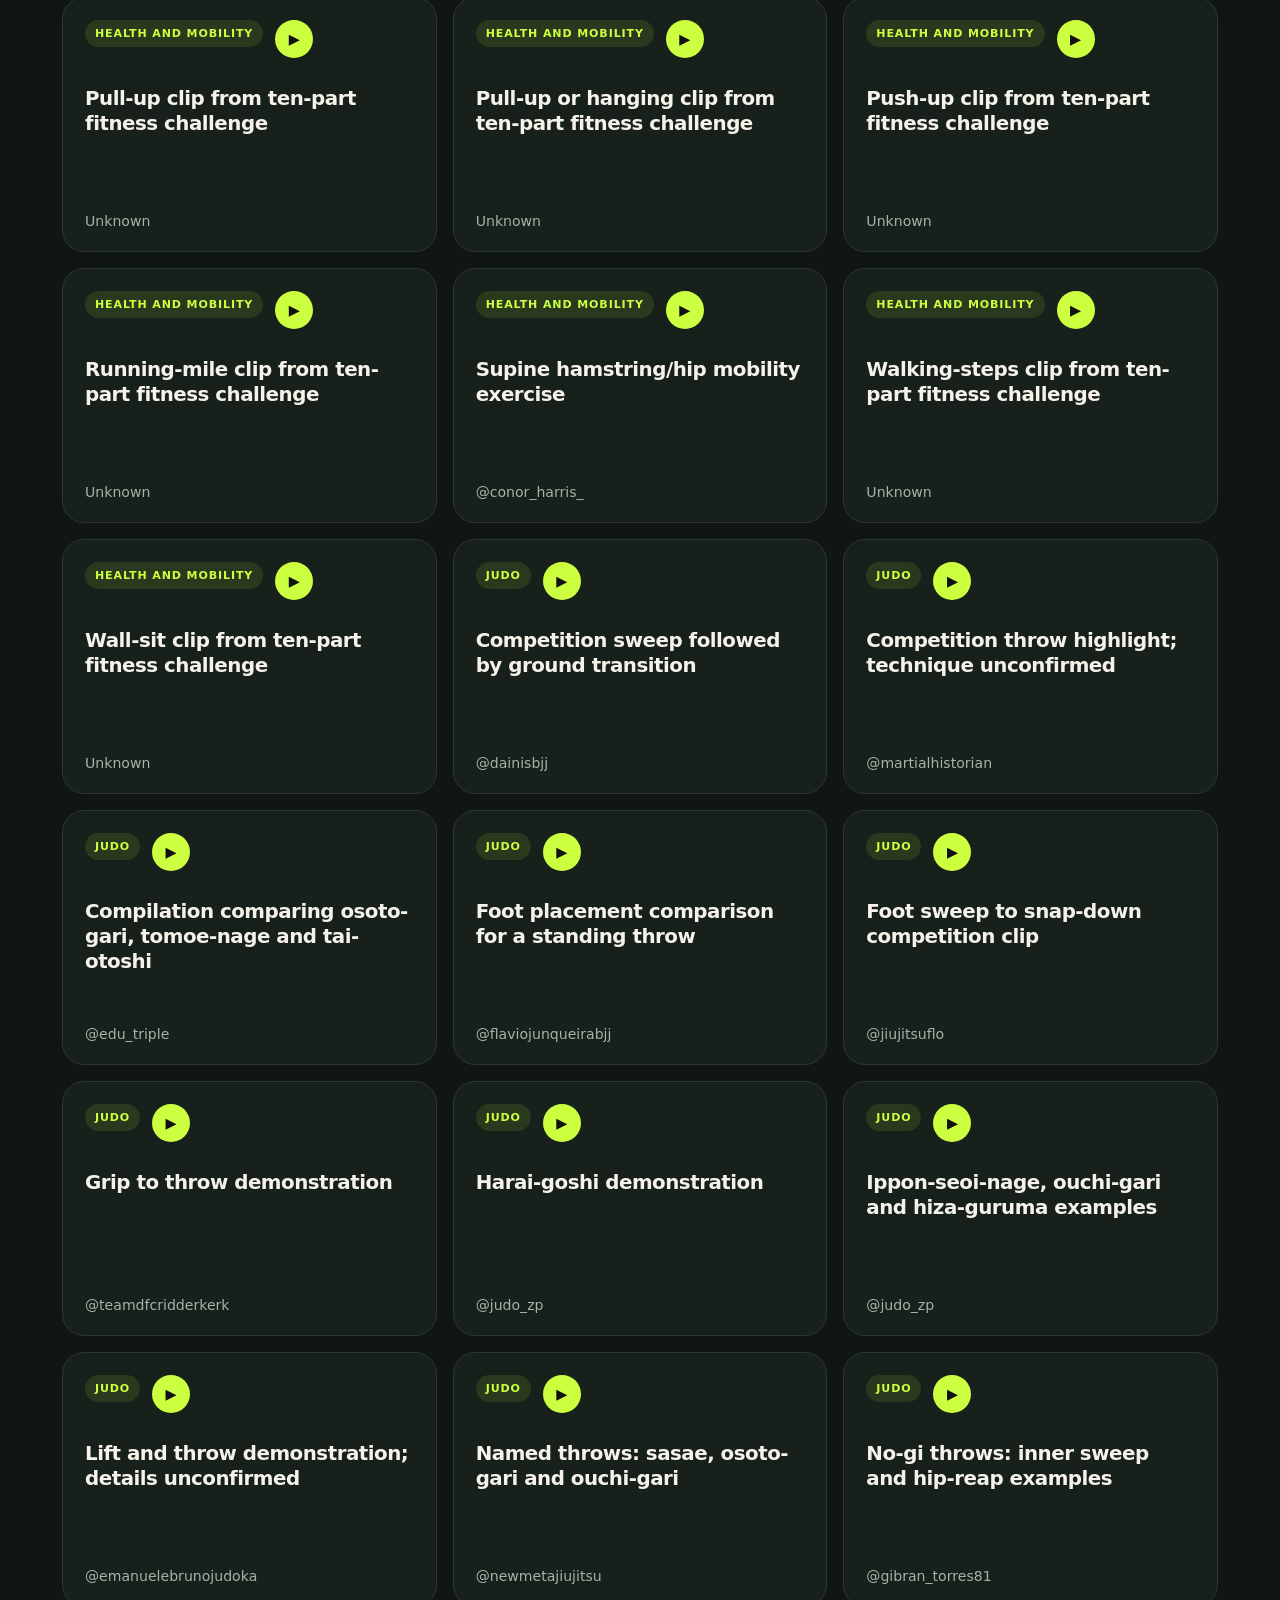
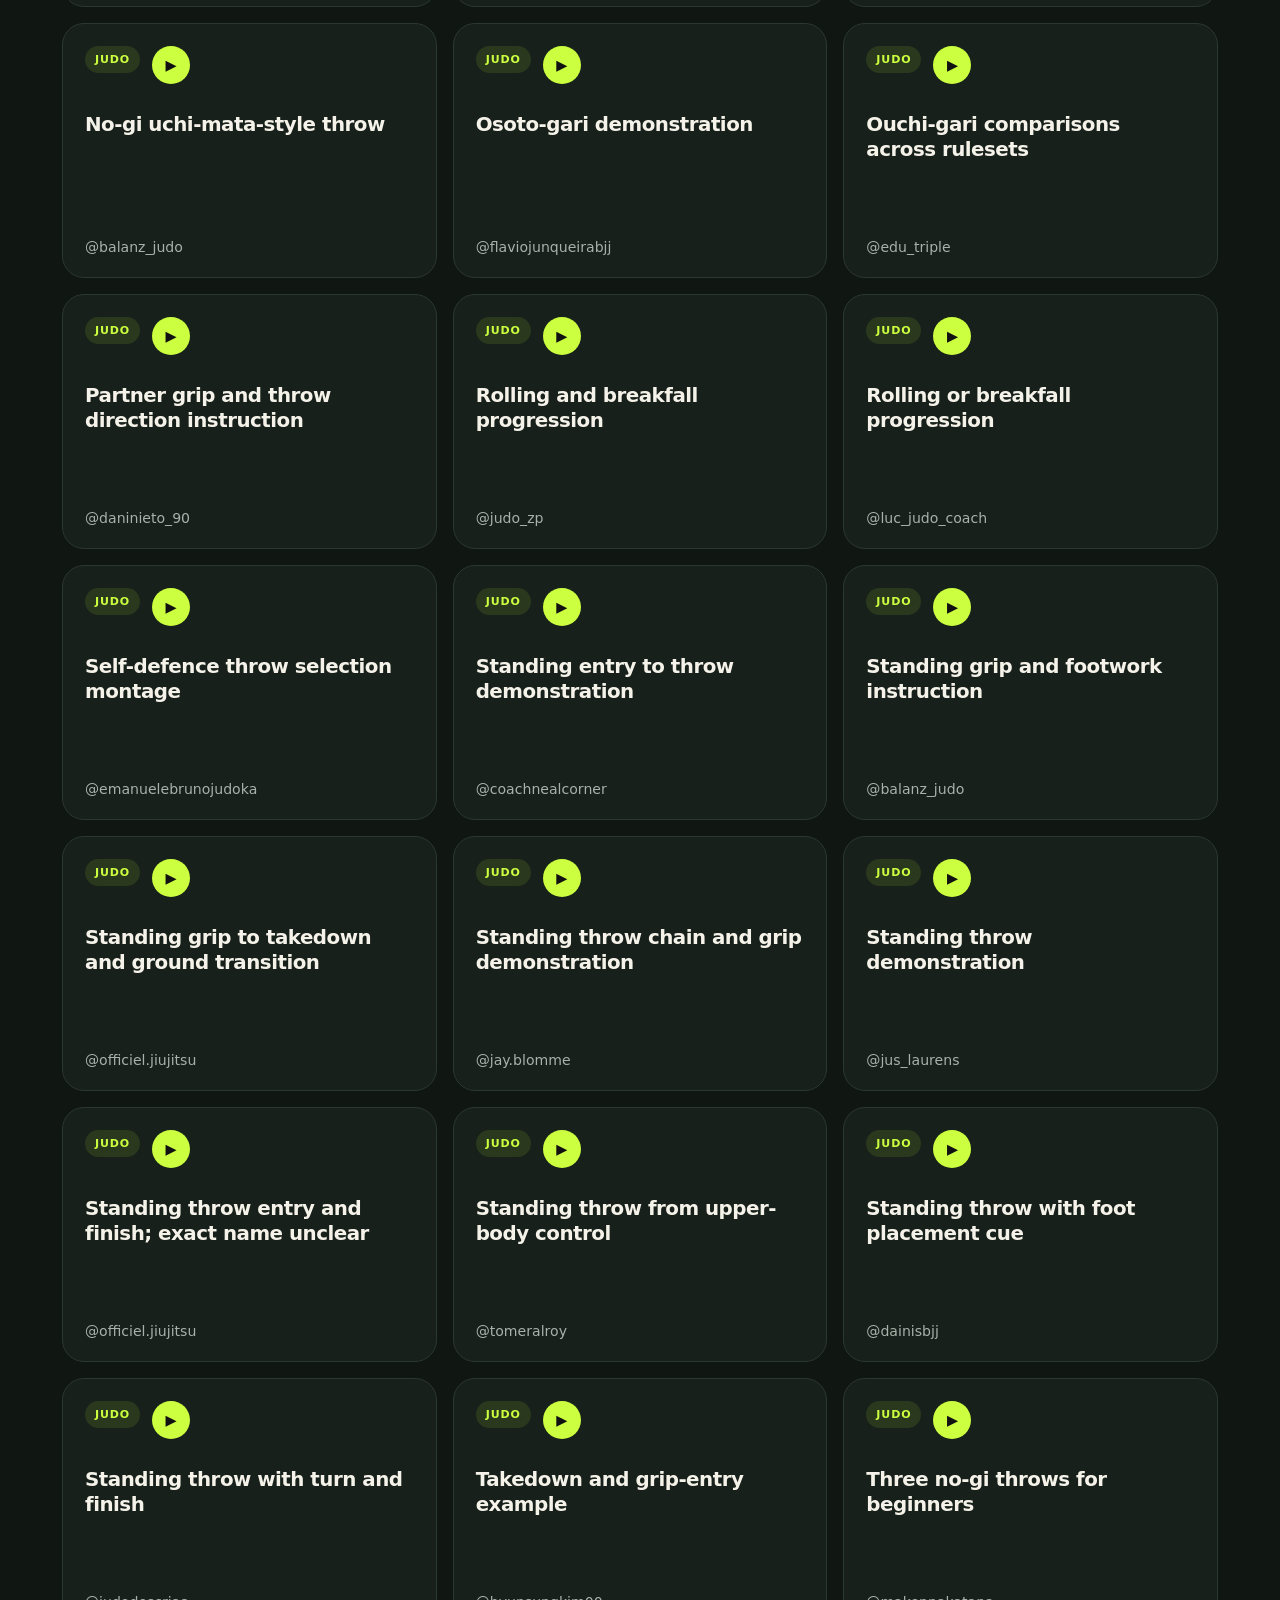
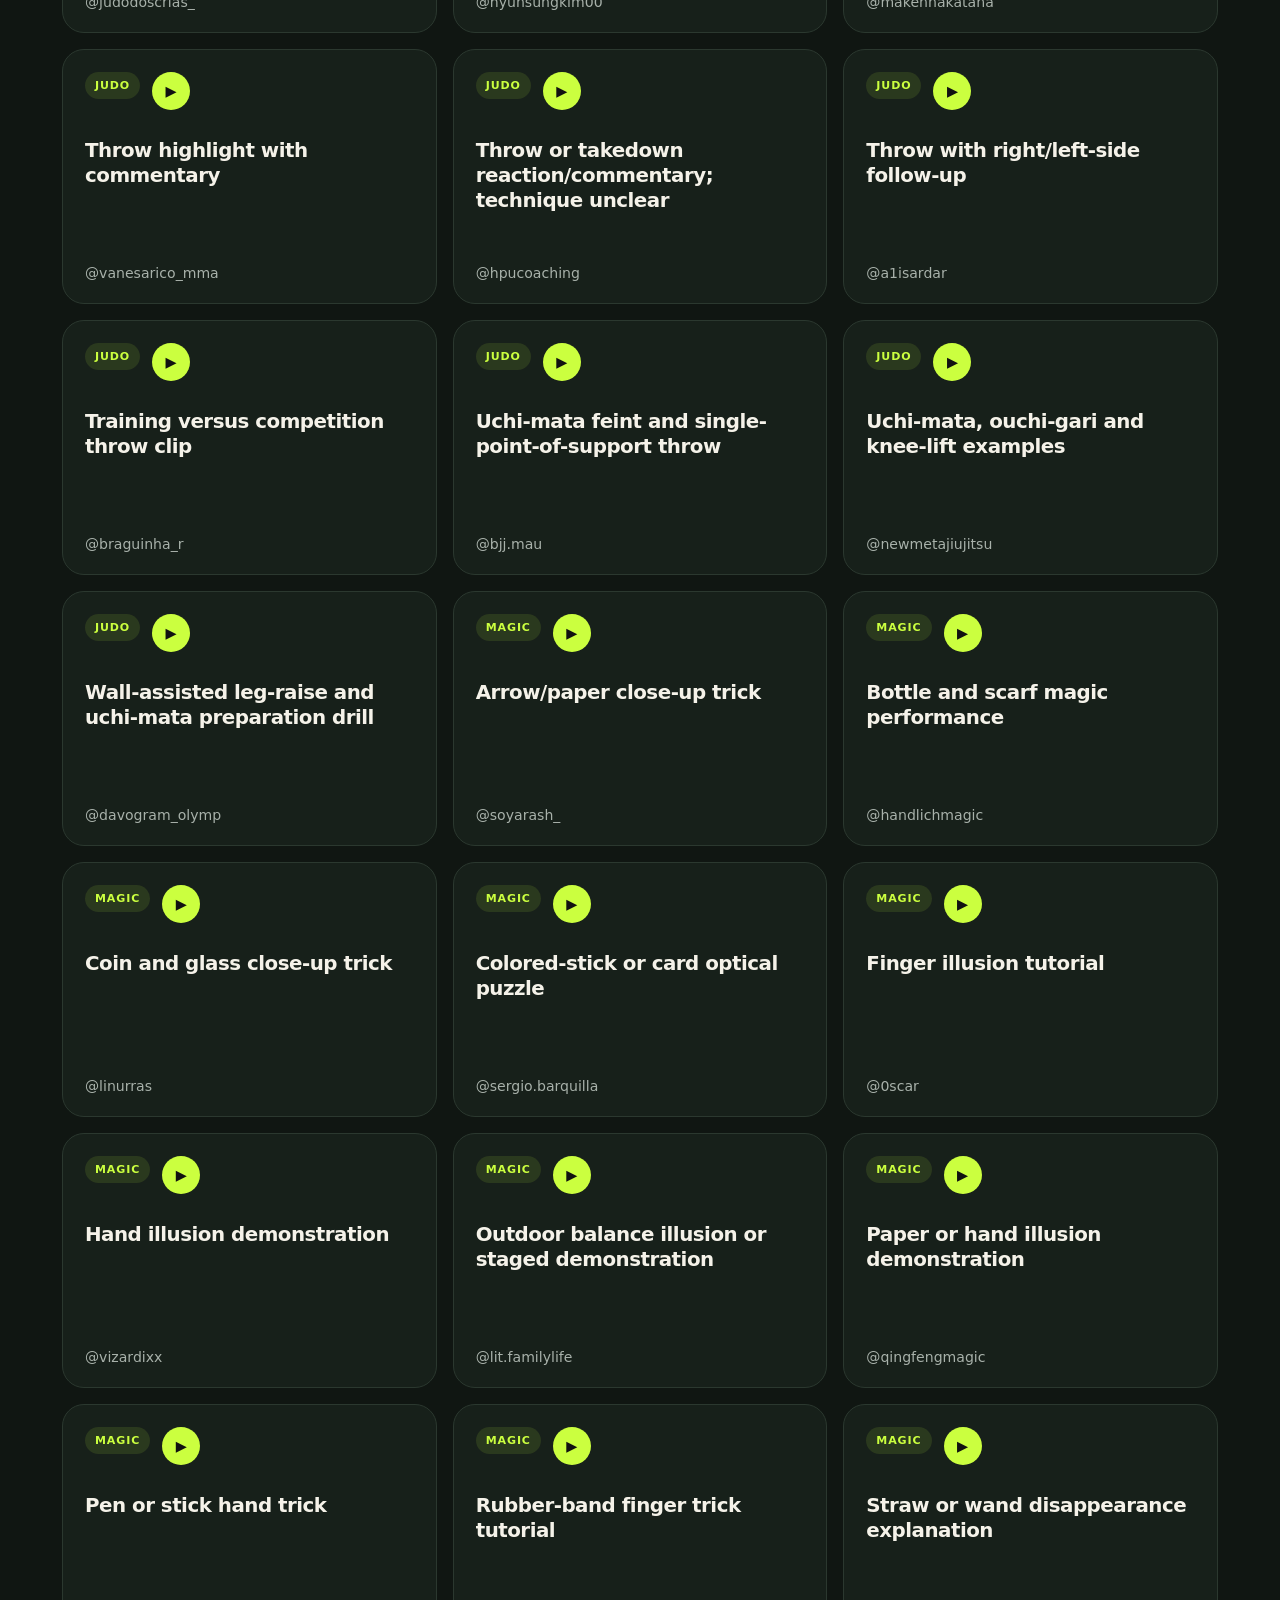
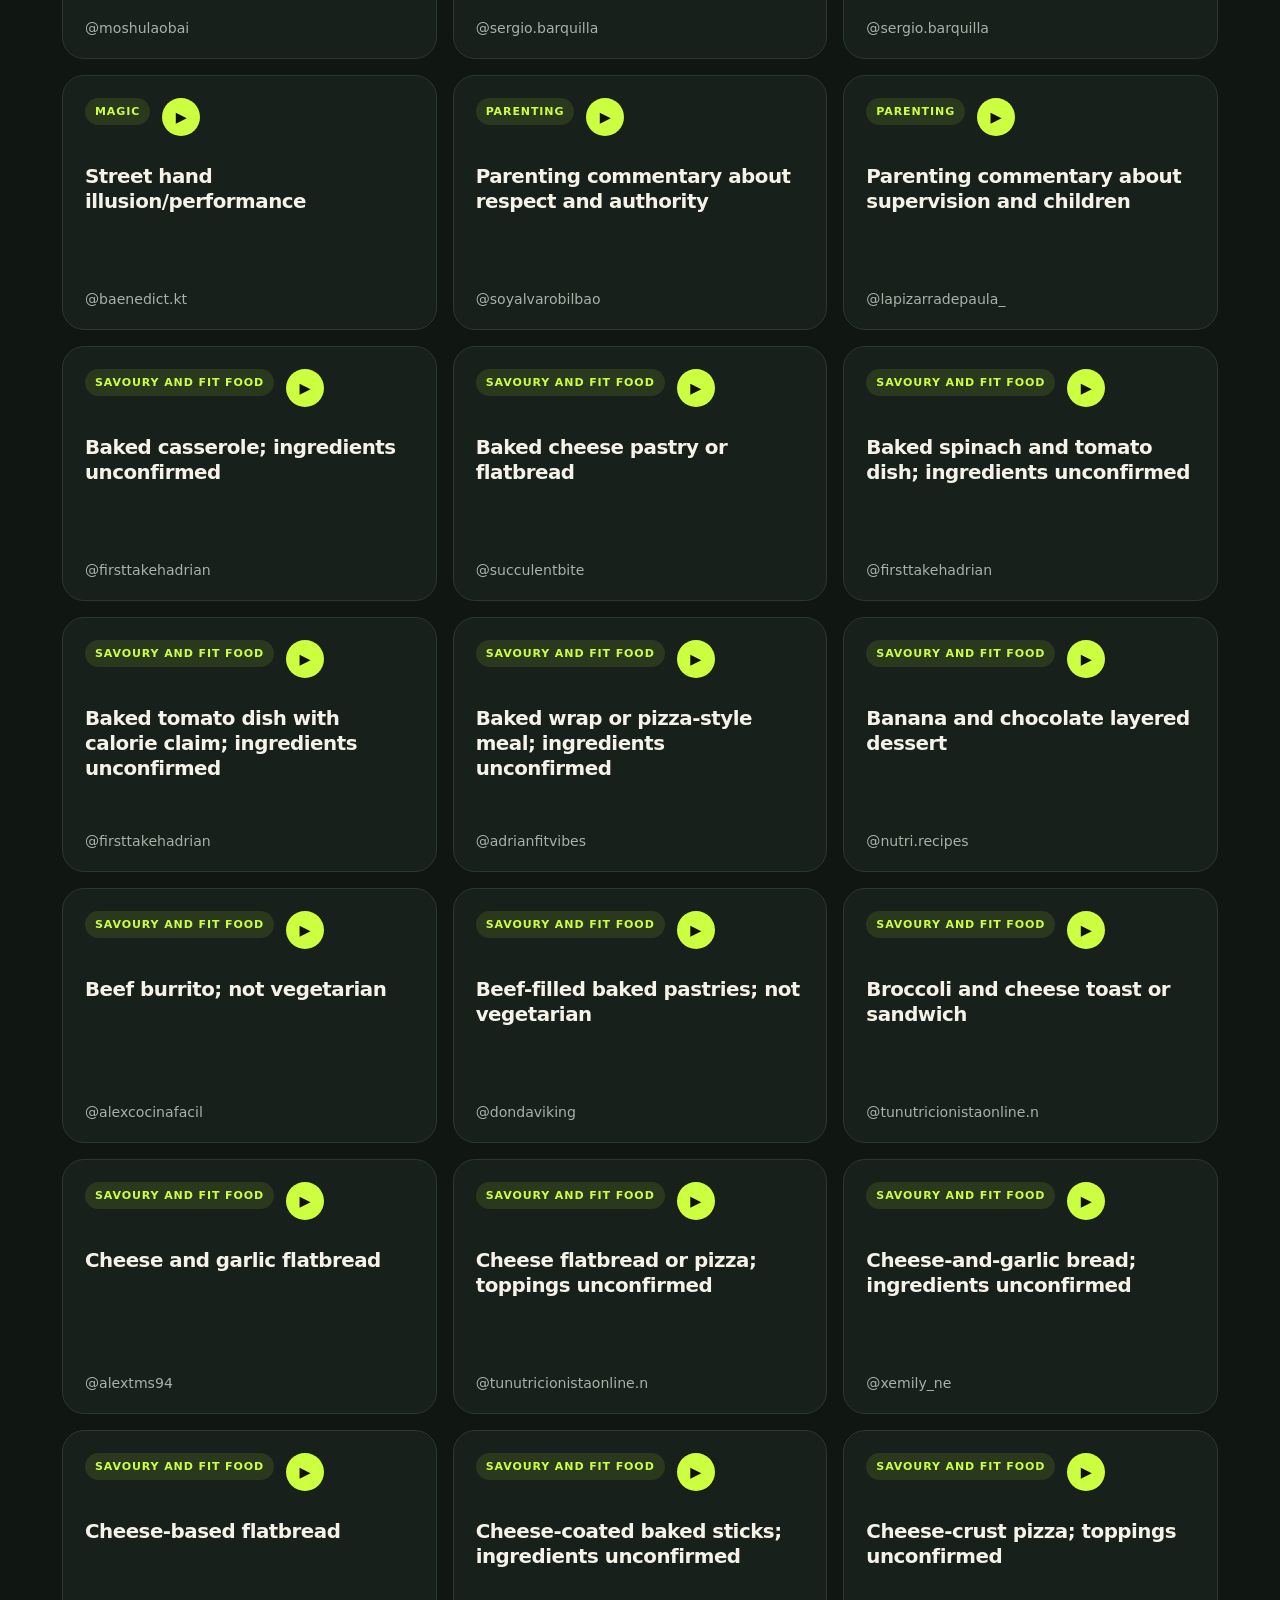
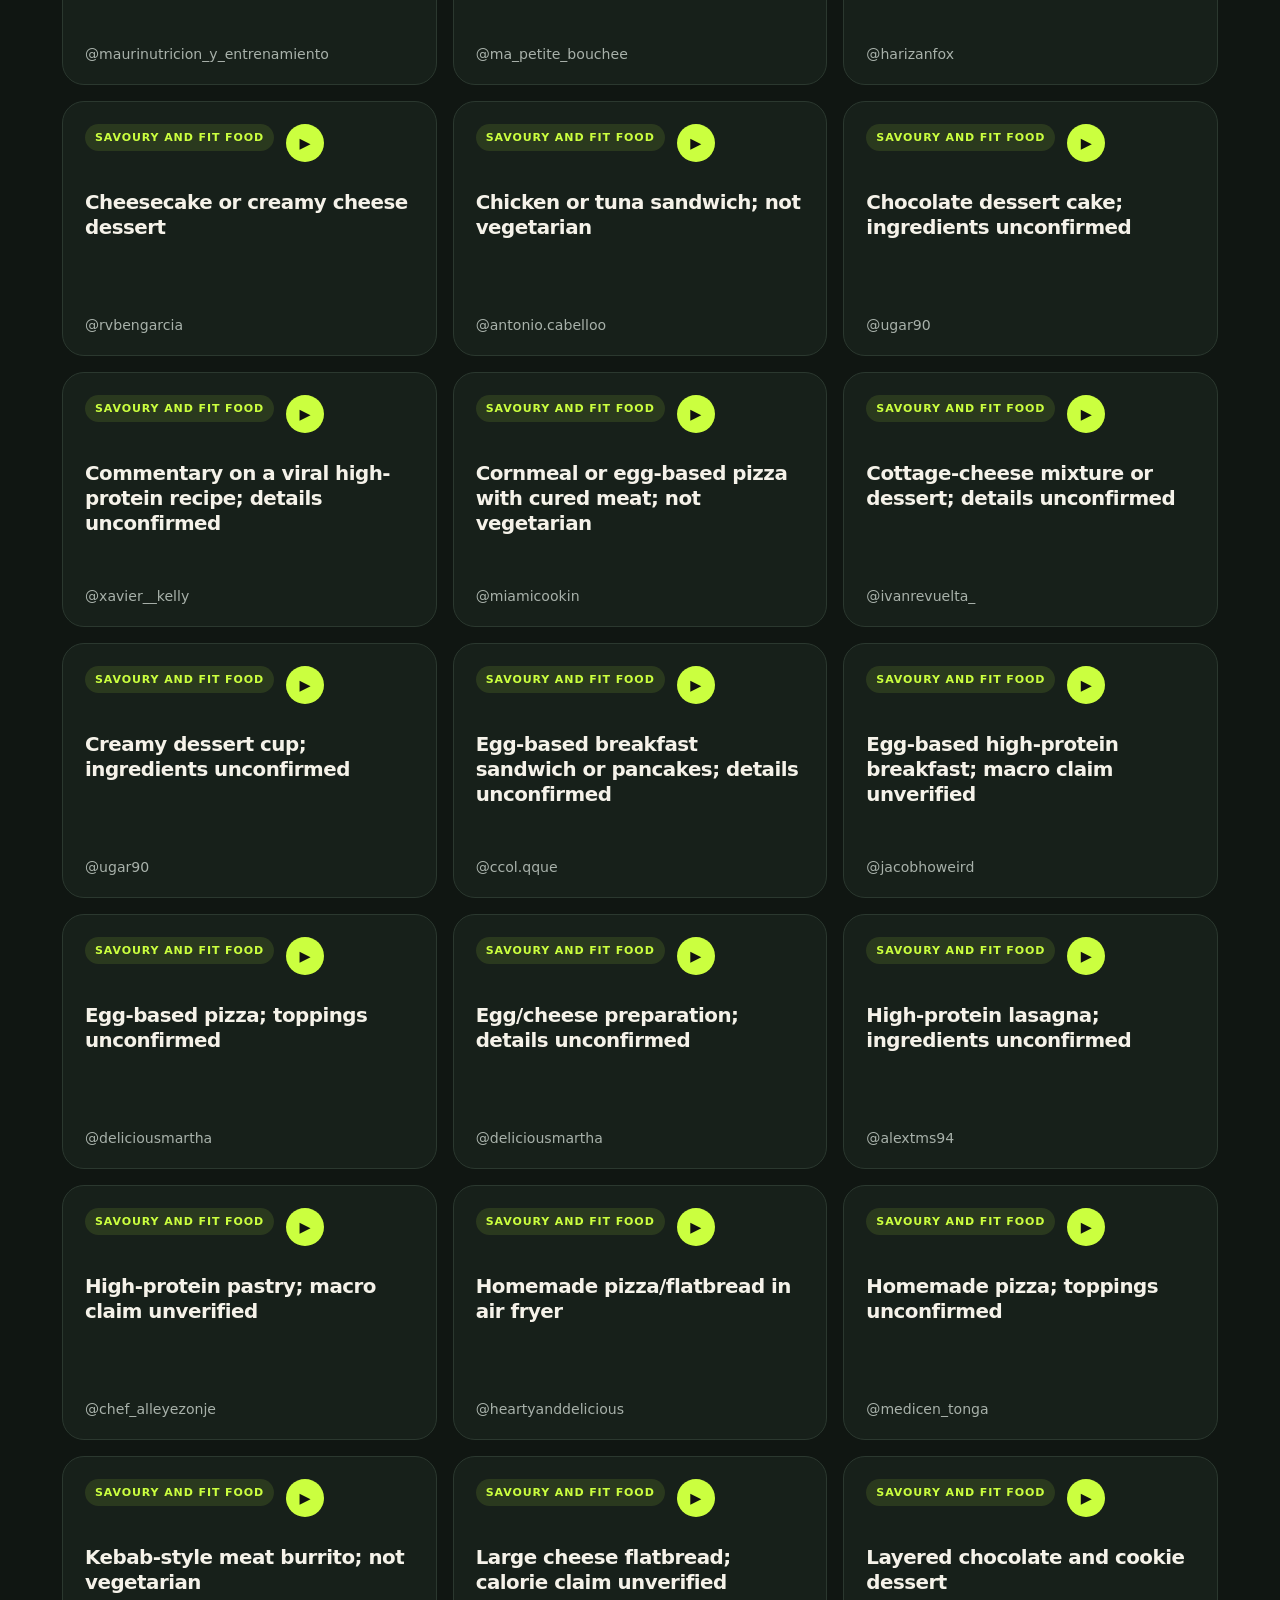
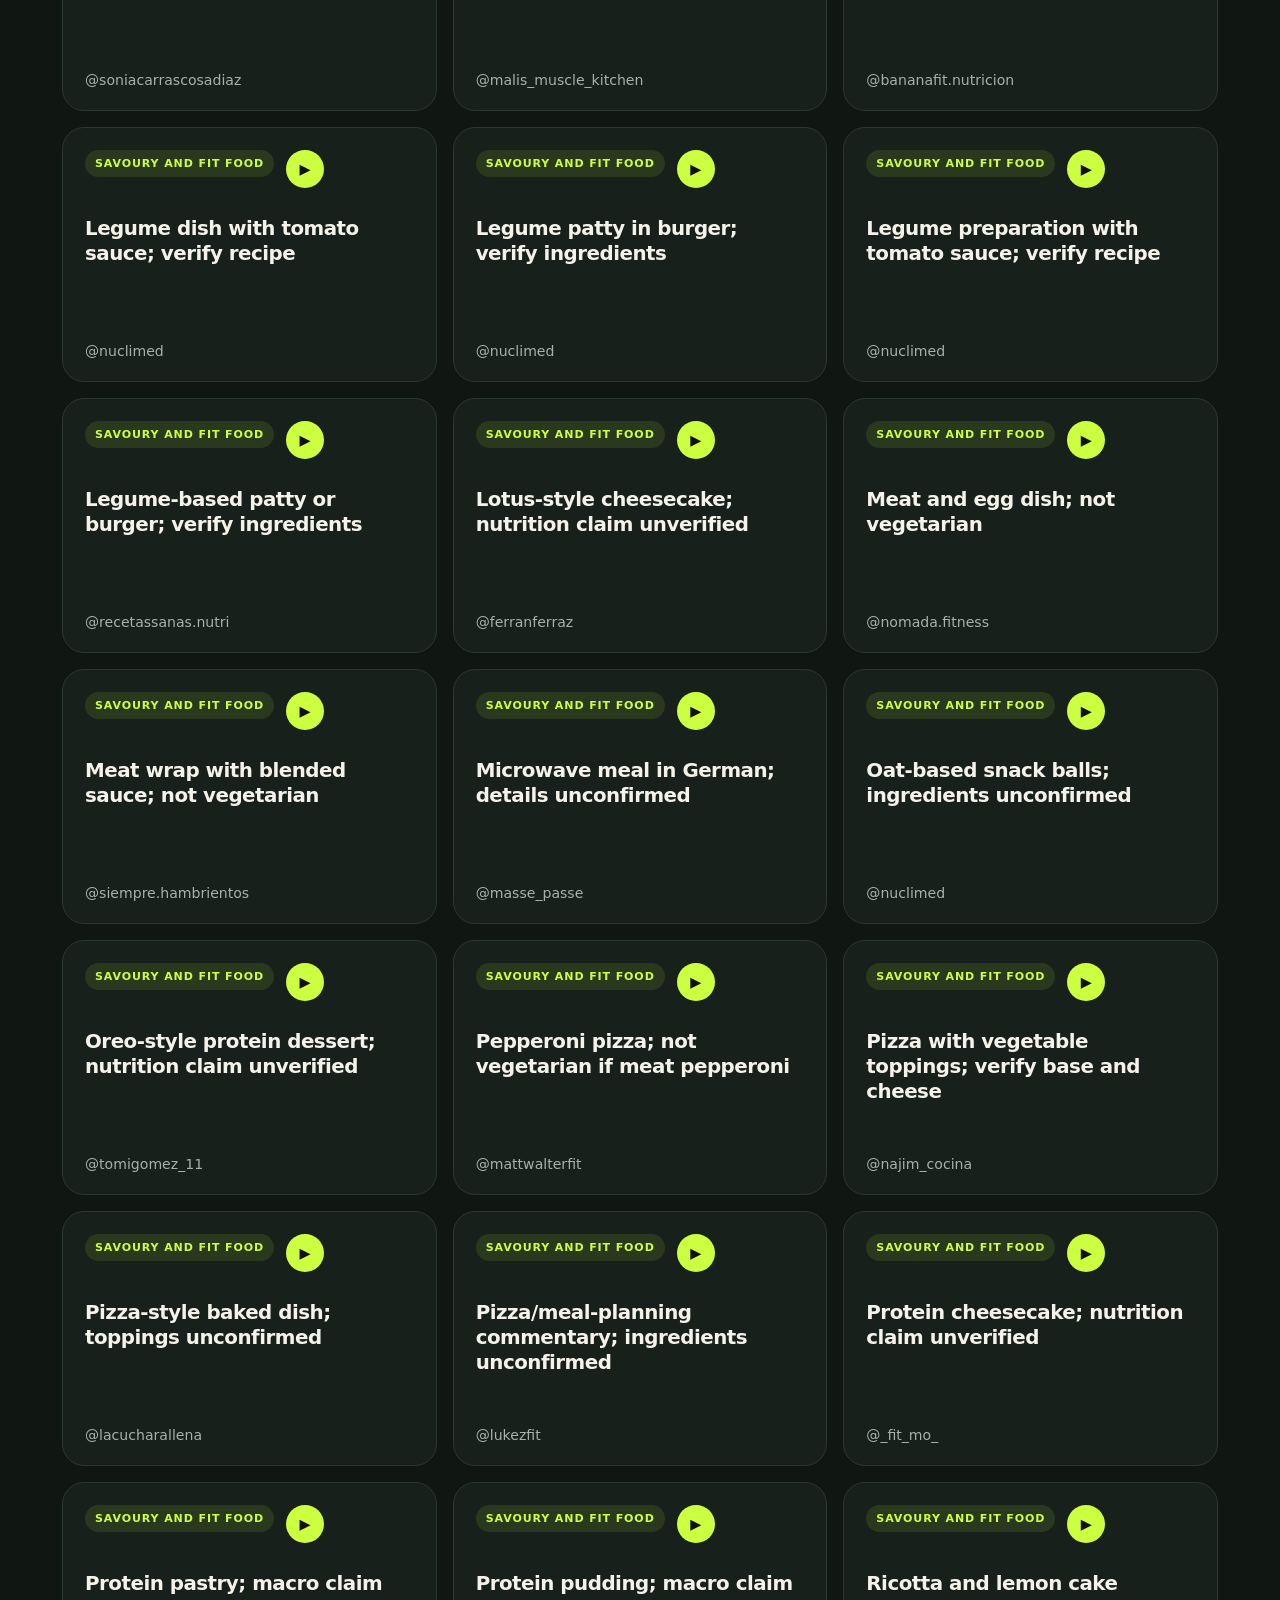
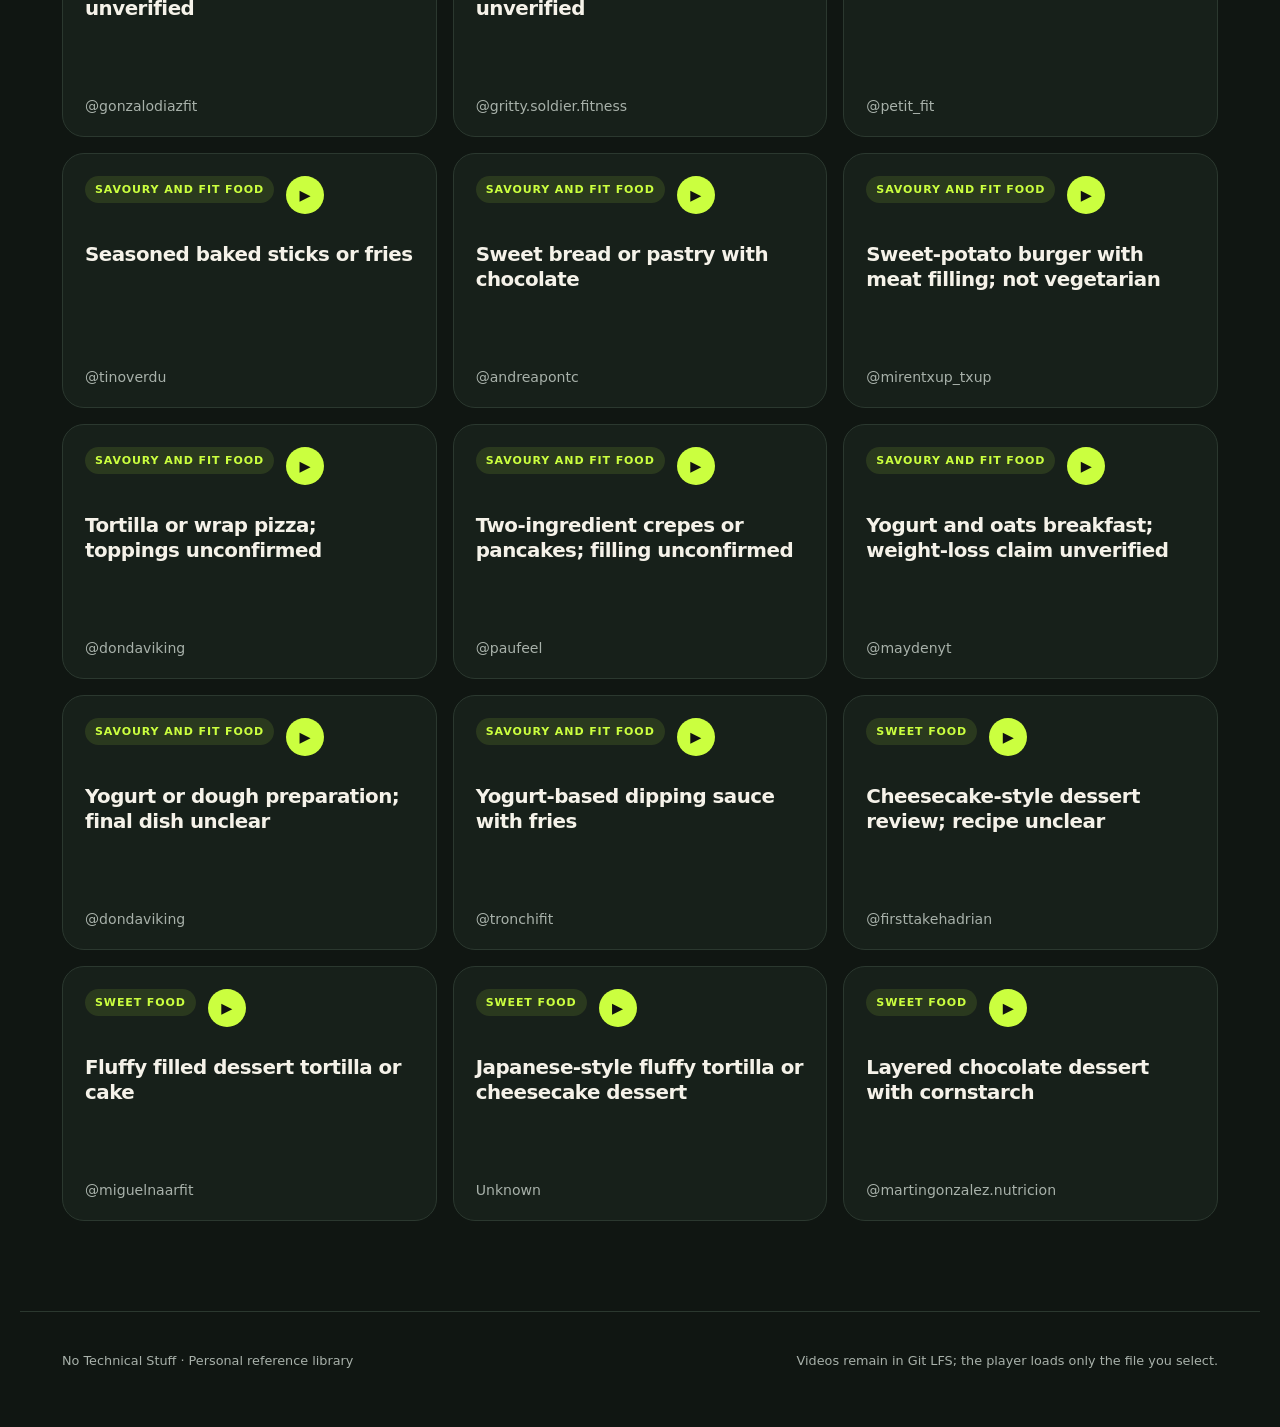
==== commit 8ed1e4fa: "docs: translate BJJ roadmap and video library" ====
--- a/docs/index.html
+++ b/docs/index.html
@@ -1,75 +1,75 @@
 <!doctype html>
-<html lang="es">
+<html lang="en">
   <head>
     <meta charset="utf-8">
     <meta name="viewport" content="width=device-width, initial-scale=1">
     <meta name="theme-color" content="#101612">
-    <meta name="description" content="Biblioteca personal de vídeos de BJJ, movilidad, comida, fitness y otras colecciones.">
-    <title>No Technical Stuff · Videoteca</title>
+    <meta name="description" content="A personal video library for BJJ, mobility, food, fitness and other collections.">
+    <title>No Technical Stuff · Video Library</title>
     <link rel="stylesheet" href="styles.css">
   </head>
   <body>
     <header class="hero">
-      <nav class="topbar" aria-label="Navegación principal">
-        <a class="brand" href="#top" aria-label="Inicio">
+      <nav class="topbar" aria-label="Main navigation">
+        <a class="brand" href="#top" aria-label="Home">
           <span class="brand-mark" aria-hidden="true">NTS</span>
           <span>No Technical Stuff</span>
         </a>
-        <a class="repo-link" href="https://github.com/Enrique1987/no_technical_stuff">Ver repositorio</a>
+        <a class="repo-link" href="https://github.com/Enrique1987/no_technical_stuff">View repository</a>
       </nav>
 
       <div class="hero-copy" id="top">
-        <p class="eyebrow">VIDEOTECA PERSONAL</p>
-        <h1>Encuentra una idea.<br><span>Entrénala después.</span></h1>
-        <p class="intro">BJJ, movilidad, comida, fitness y el resto de tus colecciones guardadas, reunidas en un catálogo que sí reproduce los vídeos en el navegador.</p>
+        <p class="eyebrow">PERSONAL VIDEO LIBRARY</p>
+        <h1>Find an idea.<br><span>Train it next.</span></h1>
+        <p class="intro">BJJ, mobility, food, fitness and the rest of your saved collections in one searchable catalogue that plays videos in the browser.</p>
       </div>
 
-      <div class="stats" aria-label="Resumen de la biblioteca">
-        <div><strong id="video-count">—</strong><span>vídeos</span></div>
-        <div><strong id="category-count">—</strong><span>colecciones</span></div>
-        <div><strong>1</strong><span>catálogo</span></div>
+      <div class="stats" aria-label="Library summary">
+        <div><strong id="video-count">—</strong><span>videos</span></div>
+        <div><strong id="category-count">—</strong><span>collections</span></div>
+        <div><strong>1</strong><span>catalogue</span></div>
       </div>
     </header>
 
     <main>
-      <section class="controls" aria-label="Buscar y filtrar">
+      <section class="controls" aria-label="Search and filter">
         <label class="search">
-          <span class="sr-only">Buscar vídeos</span>
+          <span class="sr-only">Search videos</span>
           <svg aria-hidden="true" viewBox="0 0 24 24"><path d="m21 21-4.35-4.35m2.35-5.65a8 8 0 1 1-16 0 8 8 0 0 1 16 0Z"/></svg>
-          <input id="search" type="search" placeholder="Buscar técnica, receta o creador…" autocomplete="off">
+          <input id="search" type="search" placeholder="Search technique, recipe or creator…" autocomplete="off">
         </label>
-        <div id="filters" class="filters" aria-label="Colecciones"></div>
+        <div id="filters" class="filters" aria-label="Collections"></div>
       </section>
 
       <section class="catalogue" aria-live="polite">
         <div class="section-heading">
           <div>
-            <p class="eyebrow">COLECCIÓN</p>
-            <h2 id="result-title">Todos los vídeos</h2>
+            <p class="eyebrow">COLLECTION</p>
+            <h2 id="result-title">All videos</h2>
           </div>
           <p id="result-count" class="result-count"></p>
         </div>
         <div id="video-grid" class="video-grid"></div>
         <div id="empty-state" class="empty-state" hidden>
-          <p>No hay vídeos que coincidan con esta búsqueda.</p>
-          <button id="clear-search" type="button">Limpiar filtros</button>
+          <p>No videos match this search.</p>
+          <button id="clear-search" type="button">Clear filters</button>
         </div>
       </section>
     </main>
 
     <dialog id="player-dialog" class="player-dialog">
       <div class="dialog-shell">
-        <button id="close-player" class="close-button" type="button" aria-label="Cerrar reproductor">×</button>
+        <button id="close-player" class="close-button" type="button" aria-label="Close player">×</button>
         <div class="player-stage">
           <video id="player" controls playsinline preload="none"></video>
           <div id="loader" class="loader" hidden>
             <span class="spinner" aria-hidden="true"></span>
-            <strong id="loader-title">Preparando vídeo…</strong>
-            <span id="loader-progress">Descargando desde Git LFS</span>
+            <strong id="loader-title">Preparing video…</strong>
+            <span id="loader-progress">Downloading from Git LFS</span>
           </div>
           <div id="player-error" class="player-error" hidden>
-            <strong>No se pudo cargar el vídeo.</strong>
-            <span>Puedes abrir el archivo original desde el enlace inferior.</span>
+            <strong>The video could not be loaded.</strong>
+            <span>You can open the original file using the link below.</span>
           </div>
         </div>
         <div class="player-copy">
@@ -77,17 +77,17 @@
           <h2 id="player-title"></h2>
           <p id="player-creator"></p>
           <div class="player-actions">
-            <a id="instagram-link" href="#" target="_blank" rel="noreferrer">Ver publicación original</a>
-            <a id="download-link" href="#" target="_blank" rel="noreferrer">Abrir archivo en GitHub</a>
+            <a id="instagram-link" href="#" target="_blank" rel="noreferrer">View original post</a>
+            <a id="download-link" href="#" target="_blank" rel="noreferrer">Open file on GitHub</a>
           </div>
-          <p class="player-note">La descripción se basa en fotogramas representativos. Verifica la técnica, los ingredientes y cualquier afirmación antes de aplicarlos.</p>
+          <p class="player-note">The description is based on representative frames. Verify the technique, ingredients and any claims before applying them.</p>
         </div>
       </div>
     </dialog>
 
     <footer>
-      <p>No Technical Stuff · Biblioteca personal de referencia</p>
-      <p>Los vídeos permanecen en Git LFS; el reproductor carga únicamente el archivo que seleccionas.</p>
+      <p>No Technical Stuff · Personal reference library</p>
+      <p>Videos remain in Git LFS; the player loads only the file you select.</p>
     </footer>
 
     <script src="app.js" defer></script>
